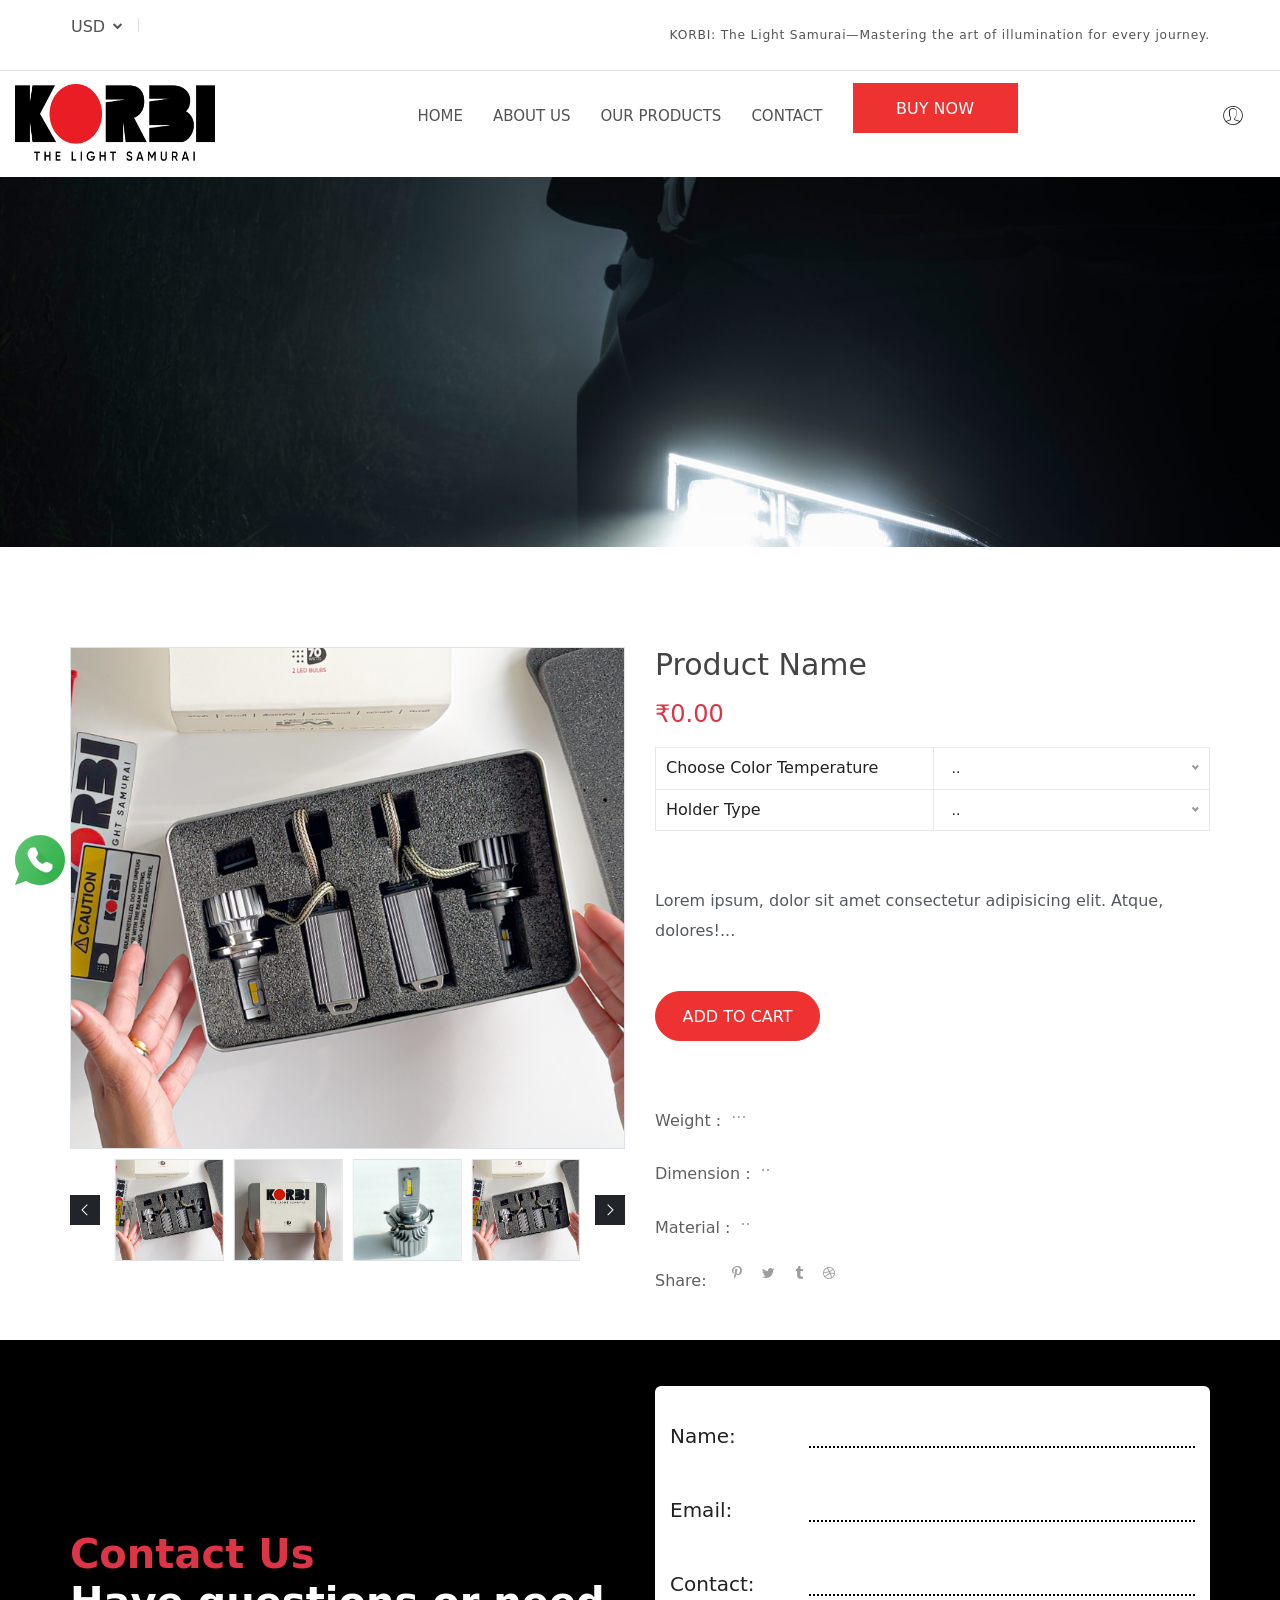
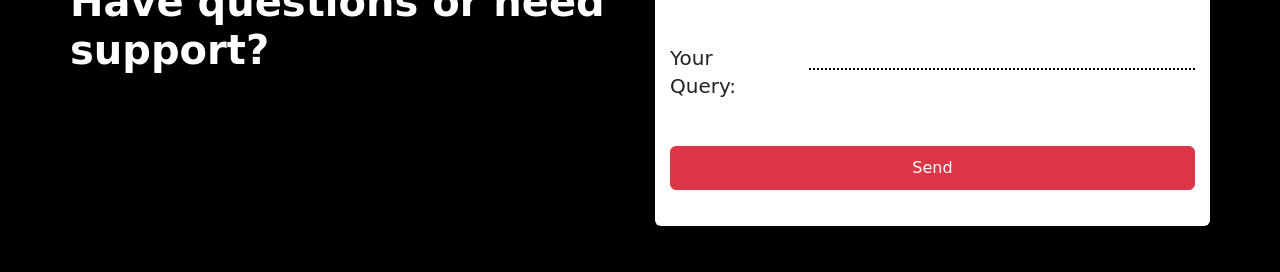
==== product.html @ 2c92b0f3 "load" ====
<!DOCTYPE html>
<html lang="zxx">

<head>

    <meta charset="UTF-8">
    <meta http-equiv="X-UA-Compatible" content="IE=edge">
    <title>Korbi</title>
    <meta name="robots" content="index, follow" />
    <meta name="description"
        content="Korbi">
    <meta name="viewport" content="width=device-width, initial-scale=1.0">
    <!-- Favicon -->
    <link rel="shortcut icon" type="image/x-icon" href="assets/images/favicon.ico" />

    <!-- CSS
    ============================================ -->

    <!-- Vendor CSS (Contain Bootstrap, Icon Fonts) -->
    <link rel="stylesheet" href="assets/css/vendor/font-awesome.min.css" />
    <link rel="stylesheet" href="assets/css/vendor/Pe-icon-7-stroke.css" />

    <!-- Plugin CSS (Global Plugins Files) -->
    <link rel="stylesheet" href="assets/css/plugins/animate.min.css">
    <link rel="stylesheet" href="assets/css/plugins/jquery-ui.min.css">
    <link rel="stylesheet" href="assets/css/plugins/swiper-bundle.min.css">
    <link rel="stylesheet" href="assets/css/plugins/nice-select.css">
    <link rel="stylesheet" href="assets/css/plugins/magnific-popup.min.css" />
    <link rel="stylesheet" href="assets/css/plugins/ion.rangeSlider.min.css" />

    <!-- Style CSS -->
    <link rel="stylesheet" href="assets/css/style.css">
    <style>
        .list>li::marker {
            color: red;
            font-size: 1.5em
        }
    </style>
</head>

<body>
    


<div class="preloader-activate preloader-active open_tm_preloader">
    <div class="preloader-area-wrap">
        <div class="spinner d-flex justify-content-center align-items-center h-100">
            <div class="bounce1"></div>
            <div class="bounce2"></div>
            <div class="bounce3"></div>
        </div>
    </div>
</div>
<div class="main-wrapper">

    <!-- Begin Main Header Area -->
    <header class="main-header-area">
        <div class="header-top border-bottom d-none d-lg-block">
            <div class="container">
                <div class="row align-items-center">
                    <div class="col-6">
                        <div class="header-top-left">
                            <ul class="dropdown-wrap text-matterhorn">

                                <li class="dropdown">
                                    <button class="btn btn-link dropdown-toggle ht-btn" type="button"
                                        id="currencyButton" data-bs-toggle="dropdown" aria-label="currency"
                                        aria-expanded="false">
                                        USD
                                    </button>
                                    <ul class="dropdown-menu" aria-labelledby="currencyButton">
                                        <li><a class="dropdown-item" href="#">GBP</a></li>
                                        <li><a class="dropdown-item" href="#">ISO</a></li>
                                    </ul>
                                </li>

                            </ul>
                        </div>
                    </div>
                    <div class="col-6">
                        <div class="header-top-right text-matterhorn">
                            <p class="shipping mb-0"><small>KORBI: The Light Samurai—Mastering the art of
                                    illumination for every journey.</small></p>
                        </div>
                    </div>
                </div>
            </div>
        </div>
        <div class="header-middle header-sticky py-6 py-lg-0">
            <div class="container-fluid">
                <div class="row align-items-center">
                    <div class="col-lg-12">
                        <div class="header-middle-wrap position-relative">

                            <a href="index" class="header-logo">
                                <img src="image/logo/korbi.png" height="80px" width="200px" alt="Header Logo">
                            </a>

                            <div class="main-menu d-none d-lg-block">
                                <nav class="main-nav ">
                                    <ul class="  ">
                                        <li class="drop-holder">
                                            <a href="index">Home

                                            </a>
                                            
                                        </li>
                                        <!-- <li class="megamenu-holder">
                                            <a href="shop">Shop
                                                <i class="pe-7s-angle-down"></i>
                                            </a>
                                            <ul class="drop-menu megamenu">
                                                <li>
                                                    <span class="title">Shop Layout</span>
                                                    <ul>
                                                        <li>
                                                            <a href="shop">Shop Default</a>
                                                        </li>
                                                        <li>
                                                            <a href="shop-grid-fullwidth">Shop Grid
                                                                Fullwidth</a>
                                                        </li>
                                                        <li>
                                                            <a href="shop-right-sidebar">Shop Right Sidebar</a>
                                                        </li>
                                                        <li>
                                                            <a href="shop-list-fullwidth">Shop List
                                                                Fullwidth</a>
                                                        </li>
                                                        <li>
                                                            <a href="shop-list-left-sidebar">Shop List Left
                                                                Sidebar</a>
                                                        </li>
                                                        <li>
                                                            <a href="shop-list-right-sidebar">Shop List Right
                                                                Sidebar</a>
                                                        </li>
                                                    </ul>
                                                </li>
                                                <li>
                                                    <span class="title">Product Style</span>
                                                    <ul>
                                                        <li>
                                                            <a href="single-product-variable">Single Product
                                                                Variable</a>
                                                        </li>
                                                        <li>
                                                            <a href="single-product-group">Single Product
                                                                Group</a>
                                                        </li>
                                                        <li>
                                                            <a href="single-product">Single Product Default</a>
                                                        </li>
                                                        <li>
                                                            <a href="single-product-affiliate">Single Product
                                                                Affiliate</a>
                                                        </li>
                                                        <li>
                                                            <a href="single-product-sale">Single Product
                                                                Sale</a>
                                                        </li>
                                                        <li>
                                                            <a href="single-product-sticky">Single Product
                                                                Sticky</a>
                                                        </li>
                                                    </ul>
                                                </li>
                                                <li>
                                                    <span class="title">Product Related</span>
                                                    <ul>
                                                        <li>
                                                            <a href="my-account">My Account</a>
                                                        </li>
                                                        <li>
                                                            <a href="login-register">Login | Register</a>
                                                        </li>
                                                        <li>
                                                            <a href="cart">Shopping Cart</a>
                                                        </li>
                                                        <li>
                                                            <a href="wishlist">Wishlist</a>
                                                        </li>
                                                        <li>
                                                            <a href="compare">Compare</a>
                                                        </li>
                                                        <li>
                                                            <a href="checkout">Checkout</a>
                                                        </li>
                                                    </ul>
                                                </li>
                                                <li>
                                                    <div class="banner">
                                                        <img src="assets/images/megamenu/banner/1.jpg"
                                                            alt="Menu Banner">
                                                    </div>
                                                </li>
                                            </ul>
                                        </li> -->
                                        <li class="drop-holder">
                                            <a href="about">About Us
                                            </a>
                                        </li>
                                        <li class="drop-holder">
                                            <a href="shop">Our Products
                                            </a>
                                        </li>
                                        <li>
                                            <a href="contact">Contact</a>
                                        </li>
                                        <li style="    align-self: center;">
                                            <ul class="quantity-with-btn  ">
                                                <li class="affiliate-btn-wrap">
                                                    <a class="btn btn-custom-size lg-size text-white btn-primary" href="product">Buy
                                                        Now</a>
                                                </li>
                                            </ul>
                                        </li>
                                    </ul>
                                </nav>
                            </div>
                            <div class="header-right">
                                <ul>
                                    <li class="dropdown d-none d-lg-block">
                                        <button class="btn btn-link dropdown-toggle ht-btn p-0" type="button"
                                            id="settingButton" data-bs-toggle="dropdown" aria-label="setting"
                                            aria-expanded="false">
                                            <i class="pe-7s-user"></i>
                                        </button>
                                        <ul class="dropdown-menu right-side" aria-labelledby="settingButton">
                                            <li><a class="dropdown-item text-capitalize" href="#">kush</a></li>
                                            <li><a class="dropdown-item" href="my-account">My account</a></li>
                                            <li><a class="dropdown-item" href="login">Login |
                                                    Register</a></li>
                                        </ul>
                                    </li>


                                    <!-- <li class="minicart-wrap me-3 me-lg-0">
                                        <a href="#miniCart" class="minicart-btn toolbar-btn">
                                            <i class="pe-7s-shopbag"></i>
                                            <span class="quantity">5</span>
                                        </a>
                                    </li> -->
                                    <li class="mobile-menu_wrap d-block d-lg-none">
                                        <a data-bs-toggle="offcanvas" href="#offcanvasExample" class="mobile-menu_btn toolbar-btn pl-0">
                                            <i class="pe-7s-menu"></i>
                                        </a>
                                    </li>
                                </ul>
                            </div>
                        </div>
                    </div>
                </div>
            </div>
        </div>


        <!-- <div class="mobile-menu_wrapper  " id="mobileMenu">
            <div class="tromic-offcanvas-body">
                <div class="inner-body">
                    <div class="tromic-offcanvas-top">
                        <a href="#" data-bs-dismiss="offcanvas" class="button-close"><i class="pe-7s-close"></i></a>
                    </div>
                    <div class="offcanvas-user-info text-center px-6 pb-5">
                        <div class=" text-silver">
                            <p class="shipping mb-0">Free delivery on order over <span class="text-primary">$200</span></p>
                        </div>
                        <ul class="dropdown-wrap justify-content-center text-silver">
                            <li class="dropdown dropup">
                                <button class="btn btn-link dropdown-toggle ht-btn" type="button" id="languageButtonTwo" data-bs-toggle="dropdown" aria-expanded="false">
                                    English
                                </button>
                                <ul class="dropdown-menu" aria-labelledby="languageButtonTwo">
                                    <li><a class="dropdown-item" href="#">French</a></li>
                                    <li><a class="dropdown-item" href="#">Italian</a></li>
                                    <li><a class="dropdown-item" href="#">Spanish</a></li>
                                </ul>
                            </li>
                            <li class="dropdown dropup">
                                <button class="btn btn-link dropdown-toggle ht-btn usd-dropdown" type="button" id="currencyButtonTwo" data-bs-toggle="dropdown" aria-expanded="false">
                                    USD
                                </button>
                                <ul class="dropdown-menu" aria-labelledby="currencyButtonTwo">
                                    <li><a class="dropdown-item" href="#">GBP</a></li>
                                    <li><a class="dropdown-item" href="#">ISO</a></li>
                                </ul>
                            </li>
                            <li class="dropdown dropup">
                                <button class="btn btn-link dropdown-toggle ht-btn p-0" type="button" id="settingButtonTwo" data-bs-toggle="dropdown" aria-expanded="false">
                                    <i class="pe-7s-users"></i>
                                </button>
                                <ul class="dropdown-menu dropdown-menu-end" aria-labelledby="settingButtonTwo">
                                    <li><a class="dropdown-item" href="my-account">My account</a></li>
                                    <li><a class="dropdown-item" href="login-register">Login | Register</a></li>
                                </ul>
                            </li>
                            <li>
                                <a href="wishlist">
                                    <i class="pe-7s-like"></i>
                                </a>
                            </li>
                        </ul>
                    </div>
                    <div class="offcanvas-menu_area">
                        <nav class="offcanvas-navigation">
                            <ul class="mobile-menu">
                                <li class="menu-item-has-children">
                                    <a href="#">
                                        <span class="mm-text">Home
                                            <i class="pe-7s-angle-down"></i>
                                        </span>
                                    </a>
                                    <ul class="sub-menu" style="display: none;">
                                        <li>
                                            <a href="index">
                                                <span class="mm-text">Home One</span>
                                            </a>
                                        </li>
                                        <li>
                                            <a href="index-2">
                                                <span class="mm-text">Home Two</span>
                                            </a>
                                        </li>
                                    </ul>
                                </li>
                                <li>
                                    <a href="about">
                                        <span class="mm-text">About Us</span>
                                    </a>
                                </li>
                                <li class="menu-item-has-children">
                                    <a href="#">
                                        <span class="mm-text">Shop
                                            <i class="pe-7s-angle-down"></i>
                                        </span>
                                    </a>
                                    <ul class="sub-menu" style="display: none;">
                                        <li class="menu-item-has-children">
                                            <a href="#">
                                                <span class="mm-text">Shop Layout
                                                    <i class="pe-7s-angle-down"></i>
                                                </span>
                                            </a>
                                            <ul class="sub-menu" style="display: none;">
                                                <li>
                                                    <a href="shop">
                                                        <span class="mm-text">Shop Default</span>
                                                    </a>
                                                </li>
                                                <li>
                                                    <a href="shop-grid-fullwidth">
                                                        <span class="mm-text">Shop Grid Fullwidth</span>
                                                    </a>
                                                </li>
                                                <li>
                                                    <a href="shop-right-sidebar">
                                                        <span class="mm-text">Shop Right Sidebar</span>
                                                    </a>
                                                </li>
                                                <li>
                                                    <a href="shop-list-fullwidth">
                                                        <span class="mm-text">Shop List Fullwidth</span>
                                                    </a>
                                                </li>
                                                <li>
                                                    <a href="shop-list-left-sidebar">
                                                        <span class="mm-text">Shop List Left Sidebar</span>
                                                    </a>
                                                </li>
                                                <li>
                                                    <a href="shop-list-right-sidebar">
                                                        <span class="mm-text">Shop List Right Sidebar</span>
                                                    </a>
                                                </li>
                                            </ul>
                                        </li>
                                        <li class="menu-item-has-children">
                                            <a href="#">
                                                <span class="mm-text">Product Style
                                                    <i class="pe-7s-angle-down"></i>
                                                </span>
                                            </a>
                                            <ul class="sub-menu" style="display: none;">
                                                <li>
                                                    <a href="single-product">
                                                        <span class="mm-text">Single Product Default</span>
                                                    </a>
                                                </li>
                                                <li>
                                                    <a href="single-product-group">
                                                        <span class="mm-text">Single Product Group</span>
                                                    </a>
                                                </li>
                                                <li>
                                                    <a href="single-product-variable">
                                                        <span class="mm-text">Single Product Variable</span>
                                                    </a>
                                                </li>
                                                <li>
                                                    <a href="single-product-sale">
                                                        <span class="mm-text">Single Product Sale</span>
                                                    </a>
                                                </li>
                                                <li>
                                                    <a href="single-product-sticky">
                                                        <span class="mm-text">Single Product Sticky</span>
                                                    </a>
                                                </li>
                                                <li>
                                                    <a href="single-product-affiliate">
                                                        <span class="mm-text">Single Product Affiliate</span>
                                                    </a>
                                                </li>
                                            </ul>
                                        </li>
                                        <li class="menu-item-has-children">
                                            <a href="#">
                                                <span class="mm-text">Product Related
                                                    <i class="pe-7s-angle-down"></i>
                                                </span>
                                            </a>
                                            <ul class="sub-menu" style="display: none;">
                                                <li>
                                                    <a href="my-account">
                                                        <span class="mm-text">My Account</span>
                                                    </a>
                                                </li>
                                                <li>
                                                    <a href="login-register">
                                                        <span class="mm-text">Login | Register</span>
                                                    </a>
                                                </li>
                                                <li>
                                                    <a href="cart">
                                                        <span class="mm-text">Shopping Cart</span>
                                                    </a>
                                                </li>
                                                <li>
                                                    <a href="wishlist">
                                                        <span class="mm-text">Wishlist</span>
                                                    </a>
                                                </li>
                                                <li>
                                                    <a href="compare">
                                                        <span class="mm-text">Compare</span>
                                                    </a>
                                                </li>
                                                <li>
                                                    <a href="checkout">
                                                        <span class="mm-text">Checkout</span>
                                                    </a>
                                                </li>
                                            </ul>
                                        </li>
                                    </ul>
                                </li>
                                <li class="menu-item-has-children">
                                    <a href="#">
                                        <span class="mm-text">Pages
                                            <i class="pe-7s-angle-down"></i>
                                        </span>
                                    </a>
                                    <ul class="sub-menu" style="display: none;">
                                        <li>
                                            <a href="faq">
                                                <span class="mm-text">Frequently Questions</span>
                                            </a>
                                        </li>
                                        <li>
                                            <a href="404">
                                                <span class="mm-text">Error 404</span>
                                            </a>
                                        </li>
                                    </ul>
                                </li>
                                <li class="menu-item-has-children">
                                    <a href="#">
                                        <span class="mm-text">Blog
                                            <i class="pe-7s-angle-down"></i>
                                        </span>
                                    </a>
                                    <ul class="sub-menu" style="display: none;">
                                        <li class="menu-item-has-children">
                                            <a href="#">
                                                <span class="mm-text">Blog Holder
                                                    <i class="pe-7s-angle-down"></i>
                                                </span>
                                            </a>
                                            <ul class="sub-menu" style="display: none;">
                                                <li>
                                                    <a href="blog">
                                                        <span class="mm-text">Blog Default</span>
                                                    </a>
                                                </li>
                                                <li>
                                                    <a href="blog-listview">Blog List View</a>
                                                </li>
                                                <li>
                                                    <a href="blog-detail">Blog Detail</a>
                                                </li>
                                            </ul>
                                        </li>
                                    </ul>
                                </li>
                                <li>
                                    <a href="contact">
                                        <span class="mm-text">Contact</span>
                                    </a>
                                </li>
                            </ul>
                        </nav>
                    </div>
                </div>
            </div>
        </div>


        <div class="mobile-menu_wrapper" id="mobileMenu">
            <div class="tromic-offcanvas-body">
                <div class="inner-body">
                    <div class="tromic-offcanvas-top">
                        <a href="#" class="button-close"><i class="pe-7s-close"></i></a>
                    </div>
                    <div class="offcanvas-user-info text-center px-6 pb-5">
                        <div class=" text-silver">
                            <p class="shipping mb-0">Free delivery on order over <span
                                    class="text-primary">$200</span></p>
                        </div>
                        <ul class="dropdown-wrap justify-content-center text-silver">
                            <li class="dropdown dropup">
                                <button class="btn btn-link dropdown-toggle ht-btn" type="button"
                                    id="languageButtonTwo" data-bs-toggle="dropdown" aria-expanded="false">
                                    English
                                </button>
                                <ul class="dropdown-menu" aria-labelledby="languageButtonTwo">
                                    <li><a class="dropdown-item" href="#">French</a></li>
                                    <li><a class="dropdown-item" href="#">Italian</a></li>
                                    <li><a class="dropdown-item" href="#">Spanish</a></li>
                                </ul>
                            </li>
                            <li class="dropdown dropup">
                                <button class="btn btn-link dropdown-toggle ht-btn usd-dropdown" type="button"
                                    id="currencyButtonTwo" data-bs-toggle="dropdown" aria-expanded="false">
                                    USD
                                </button>
                                <ul class="dropdown-menu" aria-labelledby="currencyButtonTwo">
                                    <li><a class="dropdown-item" href="#">GBP</a></li>
                                    <li><a class="dropdown-item" href="#">ISO</a></li>
                                </ul>
                            </li>
                            <li class="dropdown dropup">
                                <button class="btn btn-link dropdown-toggle ht-btn p-0" type="button"
                                    id="settingButtonTwo" data-bs-toggle="dropdown" aria-expanded="false">
                                    <i class="pe-7s-users"></i>
                                </button>
                                <ul class="dropdown-menu dropdown-menu-end" aria-labelledby="settingButtonTwo">
                                    <li><a class="dropdown-item" href="my-account">My account</a></li>
                                    <li><a class="dropdown-item" href="login-register">Login | Register</a>
                                    </li>
                                </ul>
                            </li>
                            <li>
                                <a href="wishlist">
                                    <i class="pe-7s-like"></i>
                                </a>
                            </li>
                        </ul>
                    </div>
                    <div class="offcanvas-menu_area">
                        <nav class="offcanvas-navigation">
                            <ul class="mobile-menu">
                                <li class="menu-item-has-children">
                                    <a href="#">
                                        <span class="mm-text">Home
                                            <i class="pe-7s-angle-down"></i>
                                        </span>
                                    </a>
                                    <ul class="sub-menu">
                                        <li>
                                            <a href="index">
                                                <span class="mm-text">Home One</span>
                                            </a>
                                        </li>
                                        <li>
                                            <a href="index-2">
                                                <span class="mm-text">Home Two</span>
                                            </a>
                                        </li>
                                    </ul>
                                </li>
                                <li>
                                    <a href="about">
                                        <span class="mm-text">About Us</span>
                                    </a>
                                </li>
                                <li class="menu-item-has-children">
                                    <a href="#">
                                        <span class="mm-text">Shop
                                            <i class="pe-7s-angle-down"></i>
                                        </span>
                                    </a>
                                    <ul class="sub-menu">
                                        <li class="menu-item-has-children">
                                            <a href="#">
                                                <span class="mm-text">Shop Layout
                                                    <i class="pe-7s-angle-down"></i>
                                                </span>
                                            </a>
                                            <ul class="sub-menu">
                                                <li>
                                                    <a href="shop">
                                                        <span class="mm-text">Shop Default</span>
                                                    </a>
                                                </li>
                                                <li>
                                                    <a href="shop-grid-fullwidth">
                                                        <span class="mm-text">Shop Grid Fullwidth</span>
                                                    </a>
                                                </li>
                                                <li>
                                                    <a href="shop-right-sidebar">
                                                        <span class="mm-text">Shop Right Sidebar</span>
                                                    </a>
                                                </li>
                                                <li>
                                                    <a href="shop-list-fullwidth">
                                                        <span class="mm-text">Shop List Fullwidth</span>
                                                    </a>
                                                </li>
                                                <li>
                                                    <a href="shop-list-left-sidebar">
                                                        <span class="mm-text">Shop List Left Sidebar</span>
                                                    </a>
                                                </li>
                                                <li>
                                                    <a href="shop-list-right-sidebar">
                                                        <span class="mm-text">Shop List Right Sidebar</span>
                                                    </a>
                                                </li>
                                            </ul>
                                        </li>
                                        <li class="menu-item-has-children">
                                            <a href="#">
                                                <span class="mm-text">Product Style
                                                    <i class="pe-7s-angle-down"></i>
                                                </span>
                                            </a>
                                            <ul class="sub-menu">
                                                <li>
                                                    <a href="single-product">
                                                        <span class="mm-text">Single Product Default</span>
                                                    </a>
                                                </li>
                                                <li>
                                                    <a href="single-product-group">
                                                        <span class="mm-text">Single Product Group</span>
                                                    </a>
                                                </li>
                                                <li>
                                                    <a href="single-product-variable">
                                                        <span class="mm-text">Single Product Variable</span>
                                                    </a>
                                                </li>
                                                <li>
                                                    <a href="single-product-sale">
                                                        <span class="mm-text">Single Product Sale</span>
                                                    </a>
                                                </li>
                                                <li>
                                                    <a href="single-product-sticky">
                                                        <span class="mm-text">Single Product Sticky</span>
                                                    </a>
                                                </li>
                                                <li>
                                                    <a href="single-product-affiliate">
                                                        <span class="mm-text">Single Product Affiliate</span>
                                                    </a>
                                                </li>
                                            </ul>
                                        </li>
                                        <li class="menu-item-has-children">
                                            <a href="#">
                                                <span class="mm-text">Product Related
                                                    <i class="pe-7s-angle-down"></i>
                                                </span>
                                            </a>
                                            <ul class="sub-menu">
                                                <li>
                                                    <a href="my-account">
                                                        <span class="mm-text">My Account</span>
                                                    </a>
                                                </li>
                                                <li>
                                                    <a href="login-register">
                                                        <span class="mm-text">Login | Register</span>
                                                    </a>
                                                </li>
                                                <li>
                                                    <a href="cart">
                                                        <span class="mm-text">Shopping Cart</span>
                                                    </a>
                                                </li>
                                                <li>
                                                    <a href="wishlist">
                                                        <span class="mm-text">Wishlist</span>
                                                    </a>
                                                </li>
                                                <li>
                                                    <a href="compare">
                                                        <span class="mm-text">Compare</span>
                                                    </a>
                                                </li>
                                                <li>
                                                    <a href="checkout">
                                                        <span class="mm-text">Checkout</span>
                                                    </a>
                                                </li>
                                            </ul>
                                        </li>
                                    </ul>
                                </li>
                                <li class="menu-item-has-children">
                                    <a href="#">
                                        <span class="mm-text">Pages
                                            <i class="pe-7s-angle-down"></i>
                                        </span>
                                    </a>
                                    <ul class="sub-menu">
                                        <li>
                                            <a href="faq">
                                                <span class="mm-text">Frequently Questions</span>
                                            </a>
                                        </li>
                                        <li>
                                            <a href="404">
                                                <span class="mm-text">Error 404</span>
                                            </a>
                                        </li>
                                    </ul>
                                </li>
                                <li class="menu-item-has-children">
                                    <a href="#">
                                        <span class="mm-text">Blog
                                            <i class="pe-7s-angle-down"></i>
                                        </span>
                                    </a>
                                    <ul class="sub-menu">
                                        <li class="menu-item-has-children">
                                            <a href="#">
                                                <span class="mm-text">Blog Holder
                                                    <i class="pe-7s-angle-down"></i>
                                                </span>
                                            </a>
                                            <ul class="sub-menu">
                                                <li>
                                                    <a href="blog">
                                                        <span class="mm-text">Blog Default</span>
                                                    </a>
                                                </li>
                                                <li>
                                                    <a href="blog-listview">Blog List View</a>
                                                </li>
                                                <li>
                                                    <a href="blog-detail">Blog Detail</a>
                                                </li>
                                            </ul>
                                        </li>
                                    </ul>
                                </li>
                                <li>
                                    <a href="contact">
                                        <span class="mm-text">Contact</span>
                                    </a>
                                </li>
                            </ul>
                        </nav>
                    </div>
                </div>
            </div>
        </div>
        <div class="modal fade" id="exampleModal" tabindex="-1" aria-labelledby="exampleModal" aria-hidden="true">
            <div class="modal-dialog modal-fullscreen">
                <div class="modal-content">
                    <div class="modal-header">
                        <button type="button" class="btn-close" data-bs-dismiss="modal" aria-label="Close"
                            data-tippy="Close" data-tippy-inertia="true" data-tippy-animation="shift-away"
                            data-tippy-delay="50" data-tippy-arrow="true" data-tippy-theme="sharpborder">
                        </button>
                    </div>
                    <div class="modal-body">
                        <div class="modal-search">
                            <span class="searchbox-info">Start typing and press Enter to search or ESC to
                                close</span>
                            <form action="#" class="hm-searchbox">
                                <input type="text" name="Search entire store here..."
                                    value="Search entire store here..."
                                    onblur="if(this.value==''){this.value='Search entire store here...'}"
                                    onfocus="if(this.value=='Search entire store here...'){this.value=''}">
                                <button class="search-btn" type="submit" aria-label="searchbtn"><i
                                        class="pe-7s-search"></i></button>
                            </form>
                        </div>
                    </div>
                </div>
            </div>
        </div>
        <div class="offcanvas-minicart_wrapper" id="miniCart">
            <div class="tromic-offcanvas-body">
                <div class="minicart-content">
                    <div class="minicart-heading">
                        <h4 class="mb-0">Shopping Cart</h4>
                        <a href="#" class="button-close"><i class="pe-7s-close" data-tippy="Close"
                                data-tippy-inertia="true" data-tippy-animation="shift-away" data-tippy-delay="50"
                                data-tippy-arrow="true" data-tippy-theme="sharpborder"></i></a>
                    </div>
                    <ul class="minicart-list">
                        <li class="minicart-product">
                            <a class="product-item_remove" href="#"><i class="pe-7s-trash"
                                    data-tippy="Wanna Remove?" data-tippy-inertia="true"
                                    data-tippy-animation="shift-away" data-tippy-delay="50" data-tippy-arrow="true"
                                    data-tippy-theme="sharpborder"></i></a>
                            <a href="shop" class="product-item_img">
                                <img class="img-full" src="assets/images/product/small-size/1-1-70x70.png"
                                    alt="Product Image">
                            </a>
                            <div class="product-item_content">
                                <a class="product-item_title" href="shop">Tail Light</a>
                                <span class="product-item_quantity">1 x $80.00</span>
                            </div>
                        </li>
                        <li class="minicart-product">
                            <a class="product-item_remove" href="#"><i class="pe-7s-trash"
                                    data-tippy="Wanna Remove?" data-tippy-inertia="true"
                                    data-tippy-animation="shift-away" data-tippy-delay="50" data-tippy-arrow="true"
                                    data-tippy-theme="sharpborder"></i></a>
                            <a href="shop" class="product-item_img">
                                <img class="img-full" src="assets/images/product/small-size/1-2-70x70.png"
                                    alt="Product Image">
                            </a>
                            <div class="product-item_content">
                                <a class="product-item_title" href="shop">Wiper Blades</a>
                                <span class="product-item_quantity">1 x $80.00</span>
                            </div>
                        </li>
                        <li class="minicart-product">
                            <a class="product-item_remove" href="#">
                                <i class="pe-7s-trash" data-tippy="Wanna Remove?" data-tippy-inertia="true"
                                    data-tippy-animation="shift-away" data-tippy-delay="50" data-tippy-arrow="true"
                                    data-tippy-theme="sharpborder"></i>
                            </a>
                            <a href="shop" class="product-item_img">
                                <img class="img-full" src="assets/images/product/small-size/1-3-70x70.png"
                                    alt="Product Image">
                            </a>
                            <div class="product-item_content">
                                <a class="product-item_title" href="shop">Suspension</a>
                                <span class="product-item_quantity">1 x $80.00</span>
                            </div>
                        </li>
                        <li class="minicart-product">
                            <a class="product-item_remove" href="#">
                                <i class="pe-7s-trash" data-tippy="Wanna Remove?" data-tippy-inertia="true"
                                    data-tippy-animation="shift-away" data-tippy-delay="50" data-tippy-arrow="true"
                                    data-tippy-theme="sharpborder"></i>
                            </a>
                            <a href="shop" class="product-item_img">
                                <img class="img-full" src="assets/images/product/small-size/1-4-70x70.png"
                                    alt="Product Image">
                            </a>
                            <div class="product-item_content">
                                <a class="product-item_title" href="shop">Air Filter</a>
                                <span class="product-item_quantity">1 x $80.00</span>
                            </div>
                        </li>
                        <li class="minicart-product">
                            <a class="product-item_remove" href="#">
                                <i class="pe-7s-trash" data-tippy="Wanna Remove?" data-tippy-inertia="true"
                                    data-tippy-animation="shift-away" data-tippy-delay="50" data-tippy-arrow="true"
                                    data-tippy-theme="sharpborder"></i>
                            </a>
                            <a href="shop" class="product-item_img">
                                <img class="img-full" src="assets/images/product/small-size/1-5-70x70.png"
                                    alt="Product Image">
                            </a>
                            <div class="product-item_content">
                                <a class="product-item_title" href="shop">Car Brakes</a>
                                <span class="product-item_quantity">1 x $80.00</span>
                            </div>
                        </li>
                    </ul>
                </div>
                <div class="minicart-item_total">
                    <span>Subtotal</span>
                    <span class="ammount">$240.00</span>
                </div>
                <div class="group-btn_wrap d-grid gap-2">
                    <a href="cart" class="btn btn-dark btn-primary-hover">View Cart</a>
                    <a href="checkout" class="btn btn-dark btn-primary-hover">Checkout</a>
                </div>
            </div>
        </div>
        <div class="global-overlay"></div> -->
    </header>
    <!-- Main Header Area End Here -->





    <div class="offcanvas offcanvas-start" tabindex="-1" id="offcanvasExample" aria-labelledby="offcanvasExampleLabel">
        <div class="offcanvas-header">
            <img src="image/logo/korbi.png" height="80px" width="200px" alt="Header Logo">
            <button type="button" class="btn-close" data-bs-dismiss="offcanvas" aria-label="Close"></button>
        </div>
        <div class="offcanvas-body">
            <ul class="navbar-nav">
                <li class="nav-item"><a href="" class="nav-link">Home</a></li>
                <li class="nav-item"><a href="" class="nav-link">Home</a></li>
                <li class="nav-item"><a href="" class="nav-link">Home</a></li>
                <li class="nav-item"><a href="" class="nav-link">Home</a></li>
                <li class="nav-item"><a href="" class="nav-link">Home</a></li>
                <li class="nav-item"><a href="" class="nav-link">Home</a></li>

            </ul>
            <ul>
                <li class="dropdown  ">
                    <button class="btn btn-link dropdown-toggle   p-0" type="button"
                        id="settingButton" data-bs-toggle="dropdown" aria-label="setting"
                        aria-expanded="false">
                        <i class="pe-7s-user"></i>
                    </button>
                    <ul class="dropdown-menu  " aria-labelledby="settingButton">
                        <li><a class="dropdown-item text-capitalize" href="#">kush</a></li>
                        <li><a class="dropdown-item" href="my-account">My account</a></li>
                        <li><a class="dropdown-item" href="login">Login |
                                Register</a></li>
                    </ul>
                </li>


            </ul>
        </div>
    </div>
    <!-- Begin Main Content Area  -->
    <main class="main-content">
        <div class="breadcrumb-area breadcrumb-height" data-bg-image="image/banner/bg-2-2048x1388.jpeg">
            <!-- <div class="container h-100">
                    <div class="row h-100">
                        <div class="col-lg-12">
                            <div class="breadcrumb-item text-night-rider">
                                <h2 class="breadcrumb-heading">Product Style</h2>
                                <ul>
                                    <li>
                                        <a href="index.html">Home /</a>
                                    </li>
                                    <li>Single Product Variable</li>
                                </ul>
                            </div>
                        </div>
                    </div>
                </div> -->
        </div>
     
            <div class="single-product-area section-space-top-100">
               


                    <div class="container">
                        <div class="row">
                            <div class="col-lg-6">
                                <div class="single-product-img">
                                    <div class="swiper-container single-product-slider">
                                        <div class="swiper-wrapper ">
                                            <div class="swiper-slide">
                                                <a href="image/1.png" class="single-img gallery-popup">
                                                    <img class="img-full" src="image/1.png" alt="Product Image">
                                                </a>
                                            </div>
                                            <div class="swiper-slide">
                                                <a href="image/2.png" class="single-img gallery-popup">
                                                    <img class="img-full" src="image/2.png" alt="Product Image">
                                                </a>
                                            </div>
                                            <div class="swiper-slide">
                                                <a href="image/3.png" class="single-img gallery-popup">
                                                    <img class="img-full" src="image/3.png" alt="Product Image">
                                                </a>
                                            </div>

                                        </div>
                                    </div>
                                    <div class="thumbs-arrow-holder">
                                        <div class="swiper-container single-product-thumbs">
                                            <div class="swiper-wrapper">
                                                <a href="#" class="swiper-slide">
                                                    <img class="img-full" src="image/1.png" alt="Product Thumnail">
                                                </a>
                                                <a href="#" class="swiper-slide">
                                                    <img class="img-full" src="image/2.png" alt="Product Thumnail">
                                                </a>
                                                <a href="#" class="swiper-slide">
                                                    <img class="img-full" src="image/3.png" alt="Product Thumnail">
                                                </a>

                                            </div>
                                        </div>
                                        <!-- Add Arrows -->
                                        <div class=" thumbs-button-wrap d-none d-md-block">
                                            <div class="thumbs-button-prev">
                                                <i class="pe-7s-angle-left"></i>
                                            </div>
                                            <div class="thumbs-button-next">
                                                <i class="pe-7s-angle-right"></i>
                                            </div>
                                        </div>
                                    </div>
                                </div>
                            </div>
                            <div class="col-lg-6 pt-9 pt-lg-0">
                                <div class="single-product-content">
                                    <h2 class="title mb-3">Product Name</h2>
                                    <div class="price-box pb-3">
                                        <span class="new-price text-danger">₹0.00</span>
                                    </div>
                                    <!-- <div class="rating-box-wrap pb-55">
                                        <div class="rating-box">
                                            <ul>
                                                <li><i class="fa fa-star"></i></li>
                                                <li><i class="fa fa-star"></i></li>
                                                <li><i class="fa fa-star"></i></li>
                                                <li><i class="fa fa-star"></i></li>
                                                <li><i class="fa fa-star"></i></li>
                                            </ul>
                                        </div>
                                        <div class="review-status ps-4">
                                            <a href="#">( 5 Customer Review )</a>
                                        </div>
                                    </div> -->
                                    <div class="selector-wrap color-option">
                                        <span class="selector-title border-bottom-0">Choose Color Temperature </span>
                                        <select class="nice-select wide border-bottom-0 rounded-0">
                                            <option value="default">..</option>
                                            <option value="blue">..</option>
                                            <option value="green">..</option>
                                            <option value="red">..</option>
                                        </select>
                                    </div>
                                    <div class="selector-wrap pb-55">
                                        <span class="selector-title">Holder Type</span>
                                        <select class="nice-select wide rounded-0">

                                            <option value="large">..</option>
                                            <option value="small">..</option>
                                        </select>
                                    </div>
                                    <p class="short-desc mb-9">Lorem ipsum, dolor sit amet consectetur adipisicing elit. Atque, dolores!...</p>
                                    <ul class="quantity-with-btn pb-9">
                                        <li class="quantity d-none">
                                            <div class="cart-plus-minus">
                                                <input class="cart-plus-minus-box" value="1" type="text">
                                            </div>
                                        </li>
                                        <li class="add-to-cart">
                                            <button  class="btn btn-custom-size lg-size btn-primary" name="submit">Add to cart</button>
                                        </li>
                                        
                                    </ul>
                                    <div class="product-category pb-3">
                                        <span class="title">Weight :</span>
                                        <ul>
                                            <li>
                                                <a href="#">...</a>
                                            </li>
                                        </ul>
                                    </div>
                                    <div class="product-category pb-3">
                                        <span class="title">Dimension :</span>
                                        <ul>
                                            <li>
                                                <a href="#">..</a>
                                            </li>
                                        </ul>
                                    </div>
                                    <div class="product-category pb-3">
                                        <span class="title">Material :</span>
                                        <ul>
                                            <li>
                                                <a href="#">..</a>
                                            </li>
                                        </ul>
                                    </div>

                                    <div class="product-category social-link align-items-center pb-lg-8">
                                        <span class="title pe-3">Share:</span>
                                        <ul>
                                            <li>
                                                <a href="#" data-tippy="Pinterest" data-tippy-inertia="true" data-tippy-animation="shift-away" data-tippy-delay="50" data-tippy-arrow="true" data-tippy-theme="sharpborder">
                                                    <i class="fa fa-pinterest-p"></i>
                                                </a>
                                            </li>
                                            <li>
                                                <a href="#" data-tippy="Twitter" data-tippy-inertia="true" data-tippy-animation="shift-away" data-tippy-delay="50" data-tippy-arrow="true" data-tippy-theme="sharpborder">
                                                    <i class="fa fa-twitter"></i>
                                                </a>
                                            </li>
                                            <li>
                                                <a href="#" data-tippy="Tumblr" data-tippy-inertia="true" data-tippy-animation="shift-away" data-tippy-delay="50" data-tippy-arrow="true" data-tippy-theme="sharpborder">
                                                    <i class="fa fa-tumblr"></i>
                                                </a>
                                            </li>
                                            <li>
                                                <a href="#" data-tippy="Dribbble" data-tippy-inertia="true" data-tippy-animation="shift-away" data-tippy-delay="50" data-tippy-arrow="true" data-tippy-theme="sharpborder">
                                                    <i class="fa fa-dribbble"></i>
                                                </a>
                                            </li>
                                        </ul>
                                    </div>
                                </div>
                            </div>
                        </div>
                    </div>
                </form>
            </div>
   
       
    </main>
    <!-- Main Content Area End Here  -->
     <!-- Footer Area End Here -->
        <section class="footer_col py-5">
            <div class="container">
                <div class="row h-100">
                    <div class="col-lg-6 my-4 align-self-center">
                        <h3 class="text-white display-6 fw-bold"> <span class="text-danger">Contact Us</span> <br>
                            Have questions or need support?</h3>
                    </div>
                    <div class="col-lg-6 my-4 align-self-center">
                        <div class="bg-white rounded form_box px-3 py-2">
                            <div class="row my-5">
                                <div class="col-3 mb-4">
                                    <label for="" class="fs-5">Name:</label>
                                </div>
                                <div class="col-9 mb-4"><input type="text"></div>
                            </div>
                            <div class="row my-5">
                                <div class="col-3 mb-4">
                                    <label for="" class="fs-5">Email:</label>
                                </div>
                                <div class="col-9 mb-4"><input type="email"></div>
                            </div>
                            <div class="row my-5">
                                <div class="col-3 mb-4">
                                    <label for="" class="fs-5">Contact:</label>
                                </div>
                                <div class="col-9 mb-4"><input type="number"></div>
                            </div>
                            <div class="row my-5">
                                <div class="col-3 mb-4">
                                    <label for="" class="fs-5">Your Query:</label>
                                </div>
                                <div class="col-9 mb-4"><input type="text"></div>
                            </div>
                            <div class="row my-5">
                                <div class="col-12">
                                    <button type="button" class="btn btn-danger py-2 w-100">Send</button>
                                </div>

                            </div>
                        </div>
                    </div>
                </div>
            </div>
        </section>
        <!-- Begin Modal Area -->
        <div class="modal quick-view-modal fade" id="quickModal" data-bs-backdrop="static" data-bs-keyboard="false"
            tabindex="-1" aria-labelledby="quickModal" aria-hidden="true">
            <div class="modal-dialog modal-dialog-centered">
                <div class="modal-content">
                    <div class="modal-header">
                        <button type="button" class="btn-close" data-bs-dismiss="modal" aria-label="Close"></button>
                    </div>
                    <div class="modal-body">
                        <div class="modal-wrap row">
                            <div class="col-lg-6">
                                <div class="modal-img">
                                    <div class="swiper-container modal-slider">
                                        <div class="swiper-wrapper">
                                            <div class="swiper-slide">
                                                <a href="#" class="single-img">
                                                    <img class="img-full"
                                                        src="assets/images/product/large-size/2-1-618x578.jpg"
                                                        alt="Product Image">
                                                </a>
                                            </div>
                                            <div class="swiper-slide">
                                                <a href="#" class="single-img">
                                                    <img class="img-full"
                                                        src="assets/images/product/large-size/2-2-618x578.jpg"
                                                        alt="Product Image">
                                                </a>
                                            </div>
                                            <div class="swiper-slide">
                                                <a href="#" class="single-img">
                                                    <img class="img-full"
                                                        src="assets/images/product/large-size/2-3-618x578.jpg"
                                                        alt="Product Image">
                                                </a>
                                            </div>
                                            <div class="swiper-slide">
                                                <a href="#" class="single-img">
                                                    <img class="img-full"
                                                        src="assets/images/product/large-size/2-4-618x578.jpg"
                                                        alt="Product Image">
                                                </a>
                                            </div>
                                            <div class="swiper-slide">
                                                <a href="#" class="single-img">
                                                    <img class="img-full"
                                                        src="assets/images/product/large-size/2-5-618x578.jpg"
                                                        alt="Product Image">
                                                </a>
                                            </div>
                                            <div class="swiper-slide">
                                                <a href="#" class="single-img">
                                                    <img class="img-full"
                                                        src="assets/images/product/large-size/2-6-618x578.jpg"
                                                        alt="Product Image">
                                                </a>
                                            </div>
                                        </div>
                                    </div>
                                    <div class="thumbs-arrow-holder">
                                        <div class="swiper-container modal-thumbs">
                                            <div class="swiper-wrapper">
                                                <a href="#" class="swiper-slide">
                                                    <img class="img-full"
                                                        src="assets/images/product/large-size/2-1-618x578.jpg"
                                                        alt="Product Thumnail">
                                                </a>
                                                <a href="#" class="swiper-slide">
                                                    <img class="img-full"
                                                        src="assets/images/product/large-size/2-2-618x578.jpg"
                                                        alt="Product Thumnail">
                                                </a>
                                                <a href="#" class="swiper-slide">
                                                    <img class="img-full"
                                                        src="assets/images/product/large-size/2-3-618x578.jpg"
                                                        alt="Product Thumnail">
                                                </a>
                                                <a href="#" class="swiper-slide">
                                                    <img class="img-full"
                                                        src="assets/images/product/large-size/2-4-618x578.jpg"
                                                        alt="Product Thumnail">
                                                </a>
                                                <a href="#" class="swiper-slide">
                                                    <img class="img-full"
                                                        src="assets/images/product/large-size/2-5-618x578.jpg"
                                                        alt="Product Thumnail">
                                                </a>
                                                <a href="#" class="swiper-slide">
                                                    <img class="img-full"
                                                        src="assets/images/product/large-size/2-6-618x578.jpg"
                                                        alt="Product Thumnail">
                                                </a>
                                            </div>
                                        </div>
                                        <!-- Add Arrows -->
                                        <div class="thumbs-button-wrap d-none d-md-block">
                                            <div class="thumbs-button-prev">
                                                <i class="pe-7s-angle-left"></i>
                                            </div>
                                            <div class="thumbs-button-next">
                                                <i class="pe-7s-angle-right"></i>
                                            </div>
                                        </div>
                                    </div>
                                </div>
                            </div>
                            <div class="col-lg-6 pt-9 pt-lg-0">
                                <div class="single-product-content">
                                    <h2 class="title mb-3">Auto Clutch & Brake</h2>
                                    <div class="price-box pb-3">
                                        <span class="new-price text-danger">$440.00</span>
                                    </div>
                                    <div class="rating-box-wrap pb-55">
                                        <div class="rating-box">
                                            <ul>
                                                <li><i class="fa fa-star"></i></li>
                                                <li><i class="fa fa-star"></i></li>
                                                <li><i class="fa fa-star"></i></li>
                                                <li><i class="fa fa-star"></i></li>
                                                <li><i class="fa fa-star"></i></li>
                                            </ul>
                                        </div>
                                        <div class="review-status ps-4">
                                            <a href="#">( 5 Customer Review )</a>
                                        </div>
                                    </div>
                                    <div class="selector-wrap color-option">
                                        <span class="selector-title border-bottom-0">Color</span>
                                        <select class="nice-select wide border-bottom-0 rounded-0">
                                            <option value="default">Dark Black With Shadow</option>
                                            <option value="blue">Blue</option>
                                            <option value="green">Green</option>
                                            <option value="red">Red</option>
                                        </select>
                                    </div>
                                    <div class="selector-wrap pb-55">
                                        <span class="selector-title">Size</span>
                                        <select class="nice-select wide rounded-0">
                                            <option value="medium">Medium Size With Screw</option>
                                            <option value="large">Large Size With Screw</option>
                                            <option value="small">Small Size With Screw</option>
                                        </select>
                                    </div>
                                    <p class="short-desc mb-9">Lorem ipsum dolor sit amet, consec adipisicing elit, sed
                                        do eiusmod tempor incididunt ut labore et dolore magna aliqua. Ut enim ad minim
                                        veniam, quis nostrud exercitation ullamco laboris nisi ut aliquip ex ea com
                                        consequat. Duis aute irure dolor in reprehend in voluptate velit esse cillum
                                        dolore</p>
                                    <ul class="quantity-with-btn pb-9">
                                        <li class="quantity">
                                            <div class="cart-plus-minus">
                                                <input class="cart-plus-minus-box" value="1" type="text">
                                            </div>
                                        </li>
                                        <li class="add-to-cart">
                                            <a class="btn btn-custom-size lg-size btn-primary" href="cart">Add to
                                                cart</a>
                                        </li>
                                        <li class="wishlist-btn-wrap">
                                            <a class="custom-circle-btn" href="wishlist">
                                                <i class="pe-7s-like"></i>
                                            </a>
                                        </li>
                                        <li class="compare-btn-wrap">
                                            <a class="custom-circle-btn" href="compare">
                                                <i class="pe-7s-refresh-2"></i>
                                            </a>
                                        </li>
                                    </ul>
                                    <div class="product-category pb-3">
                                        <span class="title">SKU:</span>
                                        <ul>
                                            <li>
                                                <a href="#">Ch-256xl</a>
                                            </li>
                                        </ul>
                                    </div>
                                    <div class="product-category pb-3">
                                        <span class="title">Categories :</span>
                                        <ul>
                                            <li>
                                                <a href="#">Office,</a>
                                            </li>
                                            <li>
                                                <a href="#">Home</a>
                                            </li>
                                        </ul>
                                    </div>
                                    <div class="product-category product-tags pb-3">
                                        <span class="title">Tags :</span>
                                        <ul>
                                            <li>
                                                <a href="#">Furniture</a>
                                            </li>
                                        </ul>
                                    </div>
                                    <div class="product-category social-link align-items-center pb-lg-8">
                                        <span class="title pe-3">Share:</span>
                                        <ul>
                                            <li>
                                                <a href="#" data-tippy="Pinterest" data-tippy-inertia="true"
                                                    data-tippy-animation="shift-away" data-tippy-delay="50"
                                                    data-tippy-arrow="true" data-tippy-theme="sharpborder">
                                                    <i class="fa fa-pinterest-p"></i>
                                                </a>
                                            </li>
                                            <li>
                                                <a href="#" data-tippy="Twitter" data-tippy-inertia="true"
                                                    data-tippy-animation="shift-away" data-tippy-delay="50"
                                                    data-tippy-arrow="true" data-tippy-theme="sharpborder">
                                                    <i class="fa fa-twitter"></i>
                                                </a>
                                            </li>
                                            <li>
                                                <a href="#" data-tippy="Tumblr" data-tippy-inertia="true"
                                                    data-tippy-animation="shift-away" data-tippy-delay="50"
                                                    data-tippy-arrow="true" data-tippy-theme="sharpborder">
                                                    <i class="fa fa-tumblr"></i>
                                                </a>
                                            </li>
                                            <li>
                                                <a href="#" data-tippy="Dribbble" data-tippy-inertia="true"
                                                    data-tippy-animation="shift-away" data-tippy-delay="50"
                                                    data-tippy-arrow="true" data-tippy-theme="sharpborder">
                                                    <i class="fa fa-dribbble"></i>
                                                </a>
                                            </li>
                                        </ul>
                                    </div>
                                </div>
                            </div>
                        </div>
                    </div>
                </div>
            </div>
        </div>
        <!-- Modal Area End Here -->

        <!-- Begin Scroll To Top -->
        <a class="scroll-to-top" href="">
            <i class="fa fa-chevron-up"></i>
        </a>
        <!-- Scroll To Top End Here -->

    </div>



    <span class="fixed-bottom pb-3 px-3">
        <a href=""><img src="wp.png" alt=""></a>
    </span>
    <!-- Global Vendor, plugins JS -->

    <!-- JS Files
    ============================================ -->
    <!-- Global Vendor, plugins JS -->

    <!-- Vendor JS -->
    <script src="assets/js/vendor/bootstrap.bundle.min.js"></script>
    <script src="assets/js/vendor/jquery-3.6.0.min.js"></script>
    <script src="assets/js/vendor/jquery-migrate-3.3.2.min.js"></script>
    <script src="assets/js/vendor/modernizr-3.11.2.min.js"></script>

    <!--Plugins JS-->
    <script src="assets/js/plugins/wow.min.js"></script>
    <script src="assets/js/plugins/jquery-ui.min.js"></script>
    <script src="assets/js/plugins/swiper-bundle.min.js"></script>
    <script src="assets/js/plugins/jquery.nice-select.js"></script>
    <script src="assets/js/plugins/parallax.min.js"></script>
    <script src="assets/js/plugins/jquery.magnific-popup.min.js"></script>
    <script src="assets/js/plugins/tippy.min.js"></script>
    <script src="assets/js/plugins/ion.rangeSlider.min.js"></script>
    <script src="assets/js/plugins/mailchimp-ajax.js"></script>

    <!--Main JS (Common Activation Codes)-->
    <script src="assets/js/main.js"></script>

</body>

</html>
---- assets/css/vendor/Pe-icon-7-stroke.css ----
@font-face {
	font-family: 'Pe-icon-7-stroke';
	src:url('../../fonts/Pe-icon-7-stroke.eot?d7yf1v');
	src:url('../../fonts/Pe-icon-7-stroke.eot?#iefixd7yf1v') format('embedded-opentype'),
		url('../../fonts/Pe-icon-7-stroke.woff?d7yf1v') format('woff'),
		url('../../fonts/Pe-icon-7-stroke.ttf?d7yf1v') format('truetype'),
		url('../../fonts/Pe-icon-7-stroke.svg?d7yf1v#Pe-icon-7-stroke') format('svg');
	font-weight: normal;
	font-style: normal;
}

[class^="pe-7s-"], [class*=" pe-7s-"] {
	font-family: 'Pe-icon-7-stroke';
	speak: none;
	font-style: normal;
	font-weight: normal;
	font-variant: normal;
	text-transform: none;
	line-height: 1;

	/* Better Font Rendering =========== */
	-webkit-font-smoothing: antialiased;
	-moz-osx-font-smoothing: grayscale;
}

.pe-7s-album:before {
	content: "\e6aa";
}
.pe-7s-arc:before {
	content: "\e6ab";
}
.pe-7s-back-2:before {
	content: "\e6ac";
}
.pe-7s-bandaid:before {
	content: "\e6ad";
}
.pe-7s-car:before {
	content: "\e6ae";
}
.pe-7s-diamond:before {
	content: "\e6af";
}
.pe-7s-door-lock:before {
	content: "\e6b0";
}
.pe-7s-eyedropper:before {
	content: "\e6b1";
}
.pe-7s-female:before {
	content: "\e6b2";
}
.pe-7s-gym:before {
	content: "\e6b3";
}
.pe-7s-hammer:before {
	content: "\e6b4";
}
.pe-7s-headphones:before {
	content: "\e6b5";
}
.pe-7s-helm:before {
	content: "\e6b6";
}
.pe-7s-hourglass:before {
	content: "\e6b7";
}
.pe-7s-leaf:before {
	content: "\e6b8";
}
.pe-7s-magic-wand:before {
	content: "\e6b9";
}
.pe-7s-male:before {
	content: "\e6ba";
}
.pe-7s-map-2:before {
	content: "\e6bb";
}
.pe-7s-next-2:before {
	content: "\e6bc";
}
.pe-7s-paint-bucket:before {
	content: "\e6bd";
}
.pe-7s-pendrive:before {
	content: "\e6be";
}
.pe-7s-photo:before {
	content: "\e6bf";
}
.pe-7s-piggy:before {
	content: "\e6c0";
}
.pe-7s-plugin:before {
	content: "\e6c1";
}
.pe-7s-refresh-2:before {
	content: "\e6c2";
}
.pe-7s-rocket:before {
	content: "\e6c3";
}
.pe-7s-settings:before {
	content: "\e6c4";
}
.pe-7s-shield:before {
	content: "\e6c5";
}
.pe-7s-smile:before {
	content: "\e6c6";
}
.pe-7s-usb:before {
	content: "\e6c7";
}
.pe-7s-vector:before {
	content: "\e6c8";
}
.pe-7s-wine:before {
	content: "\e6c9";
}
.pe-7s-cloud-upload:before {
	content: "\e68a";
}
.pe-7s-cash:before {
	content: "\e68c";
}
.pe-7s-close:before {
	content: "\e680";
}
.pe-7s-bluetooth:before {
	content: "\e68d";
}
.pe-7s-cloud-download:before {
	content: "\e68b";
}
.pe-7s-way:before {
	content: "\e68e";
}
.pe-7s-close-circle:before {
	content: "\e681";
}
.pe-7s-id:before {
	content: "\e68f";
}
.pe-7s-angle-up:before {
	content: "\e682";
}
.pe-7s-wristwatch:before {
	content: "\e690";
}
.pe-7s-angle-up-circle:before {
	content: "\e683";
}
.pe-7s-world:before {
	content: "\e691";
}
.pe-7s-angle-right:before {
	content: "\e684";
}
.pe-7s-volume:before {
	content: "\e692";
}
.pe-7s-angle-right-circle:before {
	content: "\e685";
}
.pe-7s-users:before {
	content: "\e693";
}
.pe-7s-angle-left:before {
	content: "\e686";
}
.pe-7s-user-female:before {
	content: "\e694";
}
.pe-7s-angle-left-circle:before {
	content: "\e687";
}
.pe-7s-up-arrow:before {
	content: "\e695";
}
.pe-7s-angle-down:before {
	content: "\e688";
}
.pe-7s-switch:before {
	content: "\e696";
}
.pe-7s-angle-down-circle:before {
	content: "\e689";
}
.pe-7s-scissors:before {
	content: "\e697";
}
.pe-7s-wallet:before {
	content: "\e600";
}
.pe-7s-safe:before {
	content: "\e698";
}
.pe-7s-volume2:before {
	content: "\e601";
}
.pe-7s-volume1:before {
	content: "\e602";
}
.pe-7s-voicemail:before {
	content: "\e603";
}
.pe-7s-video:before {
	content: "\e604";
}
.pe-7s-user:before {
	content: "\e605";
}
.pe-7s-upload:before {
	content: "\e606";
}
.pe-7s-unlock:before {
	content: "\e607";
}
.pe-7s-umbrella:before {
	content: "\e608";
}
.pe-7s-trash:before {
	content: "\e609";
}
.pe-7s-tools:before {
	content: "\e60a";
}
.pe-7s-timer:before {
	content: "\e60b";
}
.pe-7s-ticket:before {
	content: "\e60c";
}
.pe-7s-target:before {
	content: "\e60d";
}
.pe-7s-sun:before {
	content: "\e60e";
}
.pe-7s-study:before {
	content: "\e60f";
}
.pe-7s-stopwatch:before {
	content: "\e610";
}
.pe-7s-star:before {
	content: "\e611";
}
.pe-7s-speaker:before {
	content: "\e612";
}
.pe-7s-signal:before {
	content: "\e613";
}
.pe-7s-shuffle:before {
	content: "\e614";
}
.pe-7s-shopbag:before {
	content: "\e615";
}
.pe-7s-share:before {
	content: "\e616";
}
.pe-7s-server:before {
	content: "\e617";
}
.pe-7s-search:before {
	content: "\e618";
}
.pe-7s-film:before {
	content: "\e6a5";
}
.pe-7s-science:before {
	content: "\e619";
}
.pe-7s-disk:before {
	content: "\e6a6";
}
.pe-7s-ribbon:before {
	content: "\e61a";
}
.pe-7s-repeat:before {
	content: "\e61b";
}
.pe-7s-refresh:before {
	content: "\e61c";
}
.pe-7s-add-user:before {
	content: "\e6a9";
}
.pe-7s-refresh-cloud:before {
	content: "\e61d";
}
.pe-7s-paperclip:before {
	content: "\e69c";
}
.pe-7s-radio:before {
	content: "\e61e";
}
.pe-7s-note2:before {
	content: "\e69d";
}
.pe-7s-print:before {
	content: "\e61f";
}
.pe-7s-network:before {
	content: "\e69e";
}
.pe-7s-prev:before {
	content: "\e620";
}
.pe-7s-mute:before {
	content: "\e69f";
}
.pe-7s-power:before {
	content: "\e621";
}
.pe-7s-medal:before {
	content: "\e6a0";
}
.pe-7s-portfolio:before {
	content: "\e622";
}
.pe-7s-like2:before {
	content: "\e6a1";
}
.pe-7s-plus:before {
	content: "\e623";
}
.pe-7s-left-arrow:before {
	content: "\e6a2";
}
.pe-7s-play:before {
	content: "\e624";
}
.pe-7s-key:before {
	content: "\e6a3";
}
.pe-7s-plane:before {
	content: "\e625";
}
.pe-7s-joy:before {
	content: "\e6a4";
}
.pe-7s-photo-gallery:before {
	content: "\e626";
}
.pe-7s-pin:before {
	content: "\e69b";
}
.pe-7s-phone:before {
	content: "\e627";
}
.pe-7s-plug:before {
	content: "\e69a";
}
.pe-7s-pen:before {
	content: "\e628";
}
.pe-7s-right-arrow:before {
	content: "\e699";
}
.pe-7s-paper-plane:before {
	content: "\e629";
}
.pe-7s-delete-user:before {
	content: "\e6a7";
}
.pe-7s-paint:before {
	content: "\e62a";
}
.pe-7s-bottom-arrow:before {
	content: "\e6a8";
}
.pe-7s-notebook:before {
	content: "\e62b";
}
.pe-7s-note:before {
	content: "\e62c";
}
.pe-7s-next:before {
	content: "\e62d";
}
.pe-7s-news-paper:before {
	content: "\e62e";
}
.pe-7s-musiclist:before {
	content: "\e62f";
}
.pe-7s-music:before {
	content: "\e630";
}
.pe-7s-mouse:before {
	content: "\e631";
}
.pe-7s-more:before {
	content: "\e632";
}
.pe-7s-moon:before {
	content: "\e633";
}
.pe-7s-monitor:before {
	content: "\e634";
}
.pe-7s-micro:before {
	content: "\e635";
}
.pe-7s-menu:before {
	content: "\e636";
}
.pe-7s-map:before {
	content: "\e637";
}
.pe-7s-map-marker:before {
	content: "\e638";
}
.pe-7s-mail:before {
	content: "\e639";
}
.pe-7s-mail-open:before {
	content: "\e63a";
}
.pe-7s-mail-open-file:before {
	content: "\e63b";
}
.pe-7s-magnet:before {
	content: "\e63c";
}
.pe-7s-loop:before {
	content: "\e63d";
}
.pe-7s-look:before {
	content: "\e63e";
}
.pe-7s-lock:before {
	content: "\e63f";
}
.pe-7s-lintern:before {
	content: "\e640";
}
.pe-7s-link:before {
	content: "\e641";
}
.pe-7s-like:before {
	content: "\e642";
}
.pe-7s-light:before {
	content: "\e643";
}
.pe-7s-less:before {
	content: "\e644";
}
.pe-7s-keypad:before {
	content: "\e645";
}
.pe-7s-junk:before {
	content: "\e646";
}
.pe-7s-info:before {
	content: "\e647";
}
.pe-7s-home:before {
	content: "\e648";
}
.pe-7s-help2:before {
	content: "\e649";
}
.pe-7s-help1:before {
	content: "\e64a";
}
.pe-7s-graph3:before {
	content: "\e64b";
}
.pe-7s-graph2:before {
	content: "\e64c";
}
.pe-7s-graph1:before {
	content: "\e64d";
}
.pe-7s-graph:before {
	content: "\e64e";
}
.pe-7s-global:before {
	content: "\e64f";
}
.pe-7s-gleam:before {
	content: "\e650";
}
.pe-7s-glasses:before {
	content: "\e651";
}
.pe-7s-gift:before {
	content: "\e652";
}
.pe-7s-folder:before {
	content: "\e653";
}
.pe-7s-flag:before {
	content: "\e654";
}
.pe-7s-filter:before {
	content: "\e655";
}
.pe-7s-file:before {
	content: "\e656";
}
.pe-7s-expand1:before {
	content: "\e657";
}
.pe-7s-exapnd2:before {
	content: "\e658";
}
.pe-7s-edit:before {
	content: "\e659";
}
.pe-7s-drop:before {
	content: "\e65a";
}
.pe-7s-drawer:before {
	content: "\e65b";
}
.pe-7s-download:before {
	content: "\e65c";
}
.pe-7s-display2:before {
	content: "\e65d";
}
.pe-7s-display1:before {
	content: "\e65e";
}
.pe-7s-diskette:before {
	content: "\e65f";
}
.pe-7s-date:before {
	content: "\e660";
}
.pe-7s-cup:before {
	content: "\e661";
}
.pe-7s-culture:before {
	content: "\e662";
}
.pe-7s-crop:before {
	content: "\e663";
}
.pe-7s-credit:before {
	content: "\e664";
}
.pe-7s-copy-file:before {
	content: "\e665";
}
.pe-7s-config:before {
	content: "\e666";
}
.pe-7s-compass:before {
	content: "\e667";
}
.pe-7s-comment:before {
	content: "\e668";
}
.pe-7s-coffee:before {
	content: "\e669";
}
.pe-7s-cloud:before {
	content: "\e66a";
}
.pe-7s-clock:before {
	content: "\e66b";
}
.pe-7s-check:before {
	content: "\e66c";
}
.pe-7s-chat:before {
	content: "\e66d";
}
.pe-7s-cart:before {
	content: "\e66e";
}
.pe-7s-camera:before {
	content: "\e66f";
}
.pe-7s-call:before {
	content: "\e670";
}
.pe-7s-calculator:before {
	content: "\e671";
}
.pe-7s-browser:before {
	content: "\e672";
}
.pe-7s-box2:before {
	content: "\e673";
}
.pe-7s-box1:before {
	content: "\e674";
}
.pe-7s-bookmarks:before {
	content: "\e675";
}
.pe-7s-bicycle:before {
	content: "\e676";
}
.pe-7s-bell:before {
	content: "\e677";
}
.pe-7s-battery:before {
	content: "\e678";
}
.pe-7s-ball:before {
	content: "\e679";
}
.pe-7s-back:before {
	content: "\e67a";
}
.pe-7s-attention:before {
	content: "\e67b";
}
.pe-7s-anchor:before {
	content: "\e67c";
}
.pe-7s-albums:before {
	content: "\e67d";
}
.pe-7s-alarm:before {
	content: "\e67e";
}
.pe-7s-airplay:before {
	content: "\e67f";
}
---- assets/css/plugins/ion.rangeSlider.min.css ----
/*!Ion.RangeSlider, 2.3.1, © Denis Ineshin, 2010 - 2019, IonDen.com, Build date: 2019-12-19 16:51:02*/.irs{position:relative;display:block;-webkit-touch-callout:none;-webkit-user-select:none;-khtml-user-select:none;-moz-user-select:none;-ms-user-select:none;user-select:none;font-size:12px;font-family:Arial,sans-serif}.irs-line{position:relative;display:block;overflow:hidden;outline:none !important}.irs-bar{position:absolute;display:block;left:0;width:0}.irs-shadow{position:absolute;display:none;left:0;width:0}.irs-handle{position:absolute;display:block;box-sizing:border-box;cursor:default;z-index:1}.irs-handle.type_last{z-index:2}.irs-min,.irs-max{position:absolute;display:block;cursor:default}.irs-min{left:0}.irs-max{right:0}.irs-from,.irs-to,.irs-single{position:absolute;display:block;top:0;left:0;cursor:default;white-space:nowrap}.irs-grid{position:absolute;display:none;bottom:0;left:0;width:100%;height:20px}.irs-with-grid .irs-grid{display:block}.irs-grid-pol{position:absolute;top:0;left:0;width:1px;height:8px;background:#000}.irs-grid-pol.small{height:4px}.irs-grid-text{position:absolute;bottom:0;left:0;white-space:nowrap;text-align:center;font-size:9px;line-height:9px;padding:0 3px;color:#000}.irs-disable-mask{position:absolute;display:block;top:0;left:-1%;width:102%;height:100%;cursor:default;background:rgba(0,0,0,0);z-index:2}.lt-ie9 .irs-disable-mask{background:#000;filter:alpha(opacity=0);cursor:not-allowed}.irs-disabled{opacity:.4}.irs-hidden-input{position:absolute !important;display:block !important;top:0 !important;left:0 !important;width:0 !important;height:0 !important;font-size:0 !important;line-height:0 !important;padding:0 !important;margin:0 !important;overflow:hidden;outline:none !important;z-index:-9999 !important;background:none !important;border-style:solid !important;border-color:transparent !important}.irs--flat{height:40px}.irs--flat.irs-with-grid{height:60px}.irs--flat .irs-line{top:25px;height:12px;background-color:#e1e4e9;border-radius:4px}.irs--flat .irs-bar{top:25px;height:12px;background-color:#ed5565}.irs--flat .irs-bar--single{border-radius:4px 0 0 4px}.irs--flat .irs-shadow{height:1px;bottom:16px;background-color:#e1e4e9}.irs--flat .irs-handle{top:22px;width:16px;height:18px;background-color:transparent}.irs--flat .irs-handle>i:first-child{position:absolute;display:block;top:0;left:50%;width:2px;height:100%;margin-left:-1px;background-color:#da4453}.irs--flat .irs-handle.state_hover>i:first-child,.irs--flat .irs-handle:hover>i:first-child{background-color:#a43540}.irs--flat .irs-min,.irs--flat .irs-max{top:0;padding:1px 3px;color:#999;font-size:10px;line-height:1.333;text-shadow:none;background-color:#e1e4e9;border-radius:4px}.irs--flat .irs-from,.irs--flat .irs-to,.irs--flat .irs-single{color:white;font-size:10px;line-height:1.333;text-shadow:none;padding:1px 5px;background-color:#ed5565;border-radius:4px}.irs--flat .irs-from:before,.irs--flat .irs-to:before,.irs--flat .irs-single:before{position:absolute;display:block;content:"";bottom:-6px;left:50%;width:0;height:0;margin-left:-3px;overflow:hidden;border:3px solid transparent;border-top-color:#ed5565}.irs--flat .irs-grid-pol{background-color:#e1e4e9}.irs--flat .irs-grid-text{color:#999}.irs--big{height:55px}.irs--big.irs-with-grid{height:70px}.irs--big .irs-line{top:33px;height:12px;background-color:white;background:linear-gradient(to bottom, #ddd -50%, white 150%);border:1px solid #ccc;border-radius:12px}.irs--big .irs-bar{top:33px;height:12px;background-color:#92bce0;border:1px solid #428bca;background:linear-gradient(to bottom, #ffffff 0%, #428bca 30%, #b9d4ec 100%);box-shadow:inset 0 0 1px 1px rgba(255,255,255,0.5)}.irs--big .irs-bar--single{border-radius:12px 0 0 12px}.irs--big .irs-shadow{height:1px;bottom:16px;background-color:rgba(66,139,202,0.5)}.irs--big .irs-handle{top:25px;width:30px;height:30px;border:1px solid rgba(0,0,0,0.3);background-color:#cbcfd5;background:linear-gradient(to bottom, white 0%, #B4B9BE 30%, white 100%);box-shadow:1px 1px 2px rgba(0,0,0,0.2),inset 0 0 3px 1px white;border-radius:30px}.irs--big .irs-handle.state_hover,.irs--big .irs-handle:hover{border-color:rgba(0,0,0,0.45);background-color:#939ba7;background:linear-gradient(to bottom, white 0%, #919BA5 30%, white 100%)}.irs--big .irs-min,.irs--big .irs-max{top:0;padding:1px 5px;color:white;text-shadow:none;background-color:#9f9f9f;border-radius:3px}.irs--big .irs-from,.irs--big .irs-to,.irs--big .irs-single{color:white;text-shadow:none;padding:1px 5px;background-color:#428bca;background:linear-gradient(to bottom, #428bca 0%, #3071a9 100%);border-radius:3px}.irs--big .irs-grid-pol{background-color:#428bca}.irs--big .irs-grid-text{color:#428bca}.irs--modern{height:55px}.irs--modern.irs-with-grid{height:55px}.irs--modern .irs-line{top:25px;height:5px;background-color:#d1d6e0;background:linear-gradient(to bottom, #e0e4ea 0%, #d1d6e0 100%);border:1px solid #a3adc1;border-bottom-width:0;border-radius:5px}.irs--modern .irs-bar{top:25px;height:5px;background:#20b426;background:linear-gradient(to bottom, #20b426 0%, #18891d 100%)}.irs--modern .irs-bar--single{border-radius:5px 0 0 5px}.irs--modern .irs-shadow{height:1px;bottom:21px;background-color:rgba(209,214,224,0.5)}.irs--modern .irs-handle{top:37px;width:12px;height:13px;border:1px solid #a3adc1;border-top-width:0;box-shadow:1px 1px 1px rgba(0,0,0,0.1);border-radius:0 0 3px 3px}.irs--modern .irs-handle>i:nth-child(1){position:absolute;display:block;top:-4px;left:1px;width:6px;height:6px;border:1px solid #a3adc1;background:white;transform:rotate(45deg)}.irs--modern .irs-handle>i:nth-child(2){position:absolute;display:block;box-sizing:border-box;top:0;left:0;width:10px;height:12px;background:#e9e6e6;background:linear-gradient(to bottom, white 0%, #e9e6e6 100%);border-radius:0 0 3px 3px}.irs--modern .irs-handle>i:nth-child(3){position:absolute;display:block;box-sizing:border-box;top:3px;left:3px;width:4px;height:5px;border-left:1px solid #a3adc1;border-right:1px solid #a3adc1}.irs--modern .irs-handle.state_hover,.irs--modern .irs-handle:hover{border-color:#7685a2;background:#c3c7cd;background:linear-gradient(to bottom, #ffffff 0%, #919ba5 30%, #ffffff 100%)}.irs--modern .irs-handle.state_hover>i:nth-child(1),.irs--modern .irs-handle:hover>i:nth-child(1){border-color:#7685a2}.irs--modern .irs-handle.state_hover>i:nth-child(3),.irs--modern .irs-handle:hover>i:nth-child(3){border-color:#48536a}.irs--modern .irs-min,.irs--modern .irs-max{top:0;font-size:10px;line-height:1.333;text-shadow:none;padding:1px 5px;color:white;background-color:#d1d6e0;border-radius:5px}.irs--modern .irs-from,.irs--modern .irs-to,.irs--modern .irs-single{font-size:10px;line-height:1.333;text-shadow:none;padding:1px 5px;background-color:#20b426;color:white;border-radius:5px}.irs--modern .irs-from:before,.irs--modern .irs-to:before,.irs--modern .irs-single:before{position:absolute;display:block;content:"";bottom:-6px;left:50%;width:0;height:0;margin-left:-3px;overflow:hidden;border:3px solid transparent;border-top-color:#20b426}.irs--modern .irs-grid{height:25px}.irs--modern .irs-grid-pol{background-color:#dedede}.irs--modern .irs-grid-text{color:silver;font-size:13px}.irs--sharp{height:50px;font-size:12px;line-height:1}.irs--sharp.irs-with-grid{height:57px}.irs--sharp .irs-line{top:30px;height:2px;background-color:black;border-radius:2px}.irs--sharp .irs-bar{top:30px;height:2px;background-color:#ee22fa}.irs--sharp .irs-bar--single{border-radius:2px 0 0 2px}.irs--sharp .irs-shadow{height:1px;bottom:21px;background-color:rgba(0,0,0,0.5)}.irs--sharp .irs-handle{top:25px;width:10px;height:10px;background-color:#a804b2}.irs--sharp .irs-handle>i:first-child{position:absolute;display:block;top:100%;left:0;width:0;height:0;border:5px solid transparent;border-top-color:#a804b2}.irs--sharp .irs-handle.state_hover,.irs--sharp .irs-handle:hover{background-color:black}.irs--sharp .irs-handle.state_hover>i:first-child,.irs--sharp .irs-handle:hover>i:first-child{border-top-color:black}.irs--sharp .irs-min,.irs--sharp .irs-max{color:white;font-size:14px;line-height:1;top:0;padding:3px 4px;opacity:.4;background-color:#a804b2;border-radius:2px}.irs--sharp .irs-from,.irs--sharp .irs-to,.irs--sharp .irs-single{font-size:14px;line-height:1;text-shadow:none;padding:3px 4px;background-color:#a804b2;color:white;border-radius:2px}.irs--sharp .irs-from:before,.irs--sharp .irs-to:before,.irs--sharp .irs-single:before{position:absolute;display:block;content:"";bottom:-6px;left:50%;width:0;height:0;margin-left:-3px;overflow:hidden;border:3px solid transparent;border-top-color:#a804b2}.irs--sharp .irs-grid{height:25px}.irs--sharp .irs-grid-pol{background-color:#dedede}.irs--sharp .irs-grid-text{color:silver;font-size:13px}.irs--round{height:50px}.irs--round.irs-with-grid{height:65px}.irs--round .irs-line{top:36px;height:4px;background-color:#dee4ec;border-radius:4px}.irs--round .irs-bar{top:36px;height:4px;background-color:#006cfa}.irs--round .irs-bar--single{border-radius:4px 0 0 4px}.irs--round .irs-shadow{height:4px;bottom:21px;background-color:rgba(222,228,236,0.5)}.irs--round .irs-handle{top:26px;width:24px;height:24px;border:4px solid #006cfa;background-color:white;border-radius:24px;box-shadow:0 1px 3px rgba(0,0,255,0.3)}.irs--round .irs-handle.state_hover,.irs--round .irs-handle:hover{background-color:#f0f6ff}.irs--round .irs-min,.irs--round .irs-max{color:#333;font-size:14px;line-height:1;top:0;padding:3px 5px;background-color:rgba(0,0,0,0.1);border-radius:4px}.irs--round .irs-from,.irs--round .irs-to,.irs--round .irs-single{font-size:14px;line-height:1;text-shadow:none;padding:3px 5px;background-color:#006cfa;color:white;border-radius:4px}.irs--round .irs-from:before,.irs--round .irs-to:before,.irs--round .irs-single:before{position:absolute;display:block;content:"";bottom:-6px;left:50%;width:0;height:0;margin-left:-3px;overflow:hidden;border:3px solid transparent;border-top-color:#006cfa}.irs--round .irs-grid{height:25px}.irs--round .irs-grid-pol{background-color:#dedede}.irs--round .irs-grid-text{color:silver;font-size:13px}.irs--square{height:50px}.irs--square.irs-with-grid{height:60px}.irs--square .irs-line{top:31px;height:4px;background-color:#dedede}.irs--square .irs-bar{top:31px;height:4px;background-color:black}.irs--square .irs-shadow{height:2px;bottom:21px;background-color:#dedede}.irs--square .irs-handle{top:25px;width:16px;height:16px;border:3px solid black;background-color:white;-webkit-transform:rotate(45deg);-ms-transform:rotate(45deg);transform:rotate(45deg)}.irs--square .irs-handle.state_hover,.irs--square .irs-handle:hover{background-color:#f0f6ff}.irs--square .irs-min,.irs--square .irs-max{color:#333;font-size:14px;line-height:1;top:0;padding:3px 5px;background-color:rgba(0,0,0,0.1)}.irs--square .irs-from,.irs--square .irs-to,.irs--square .irs-single{font-size:14px;line-height:1;text-shadow:none;padding:3px 5px;background-color:black;color:white}.irs--square .irs-grid{height:25px}.irs--square .irs-grid-pol{background-color:#dedede}.irs--square .irs-grid-text{color:silver;font-size:11px}
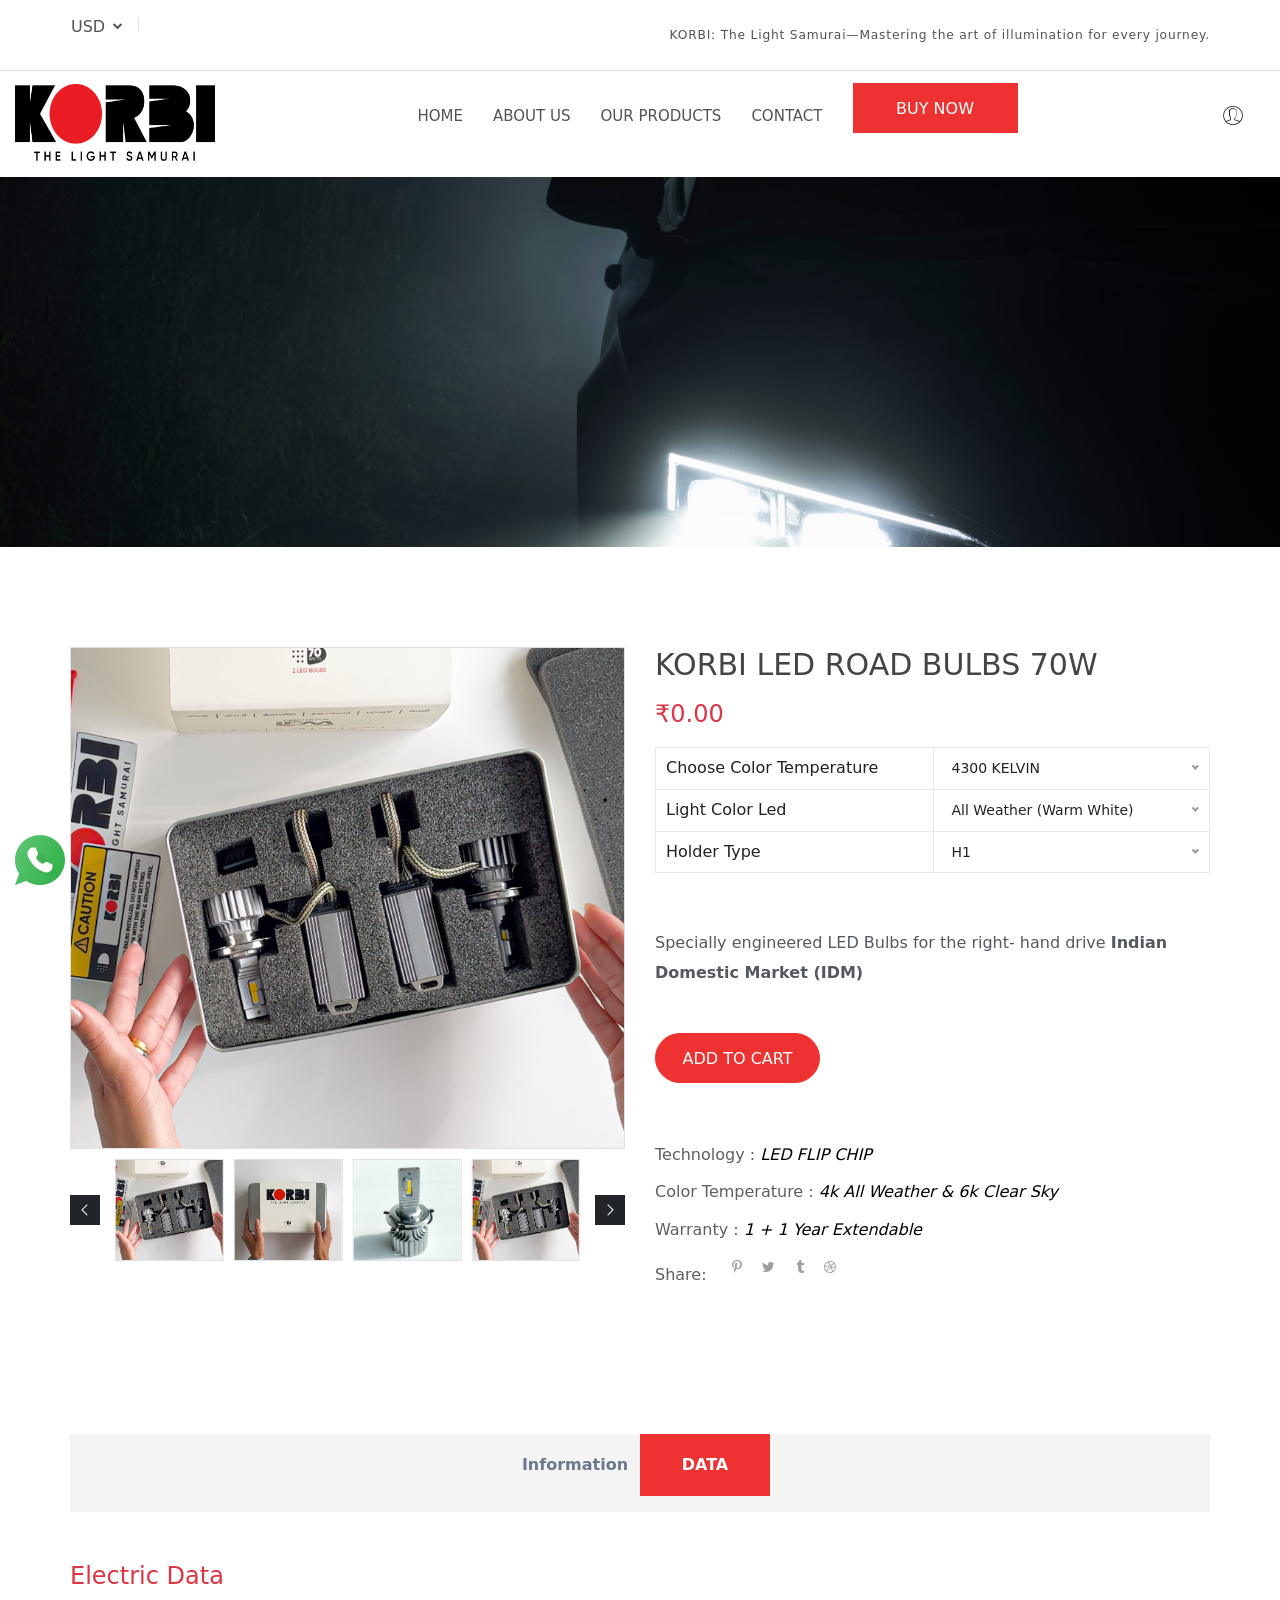
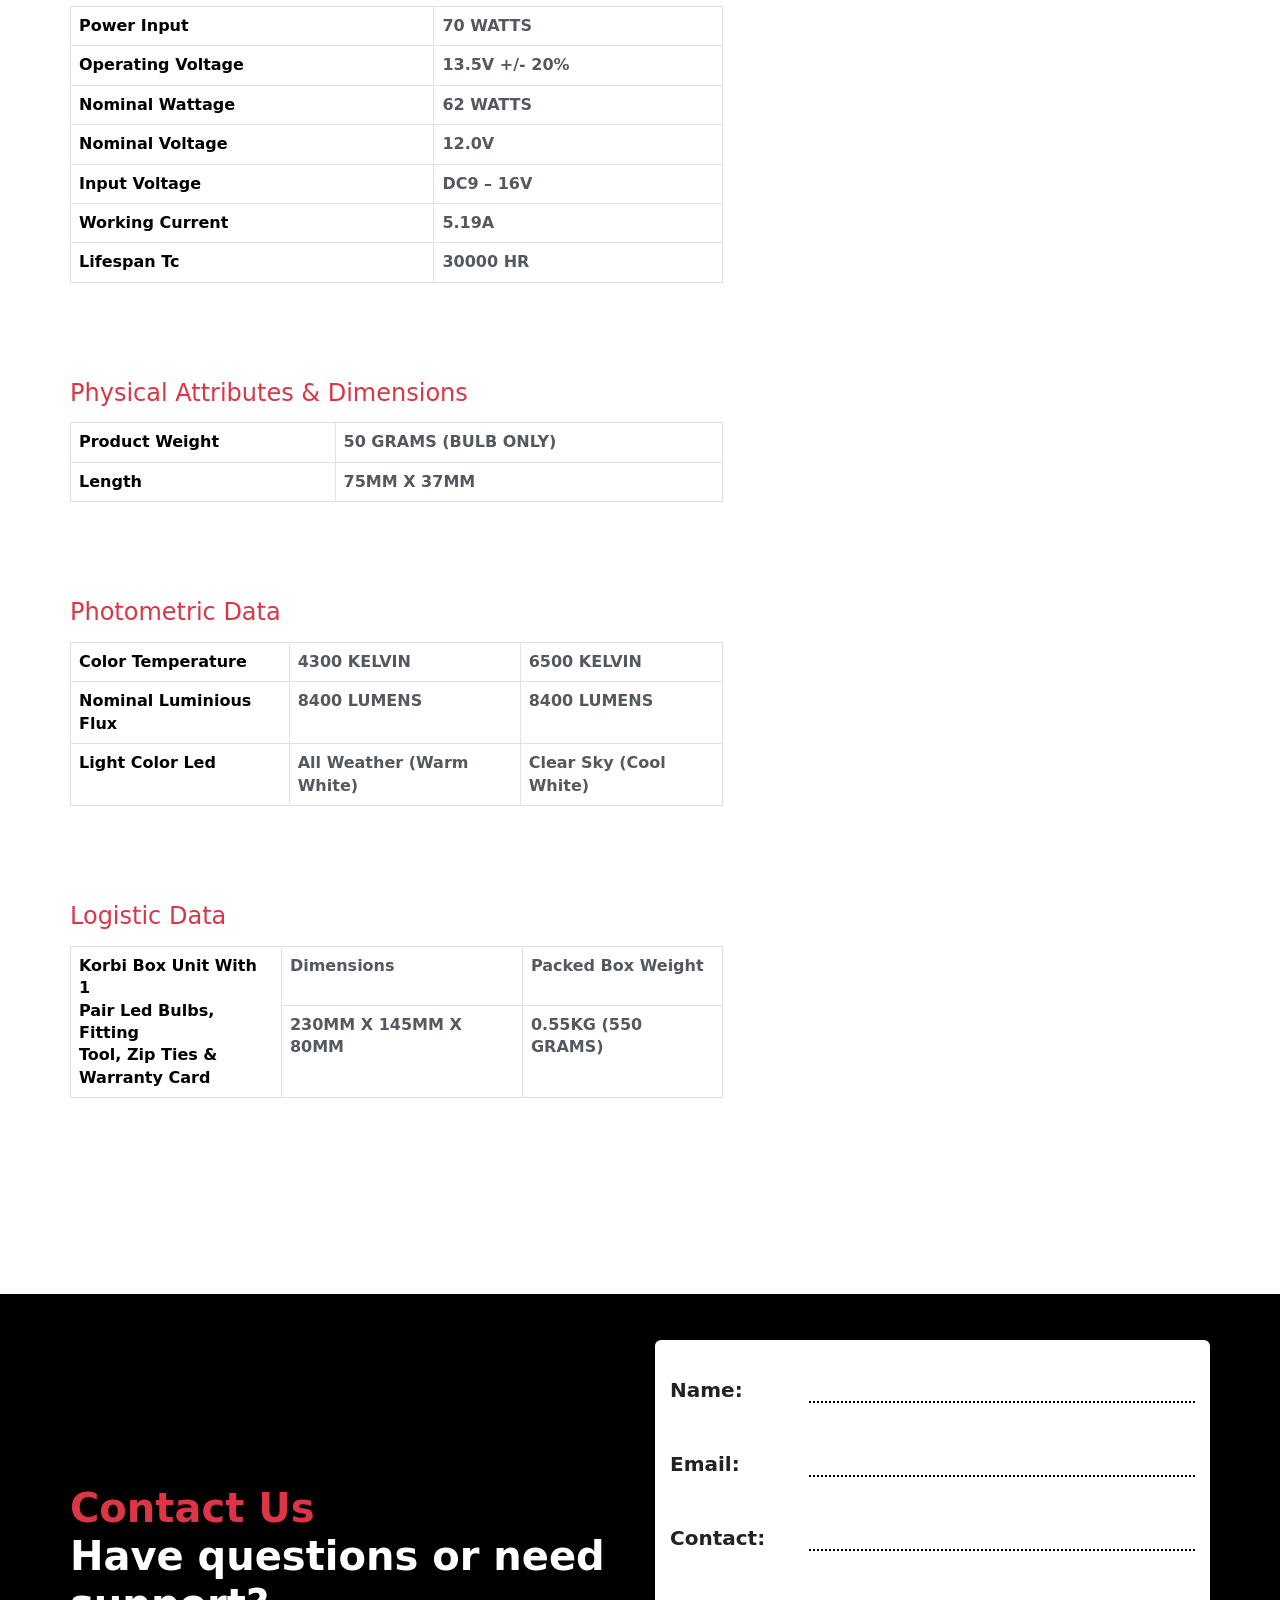
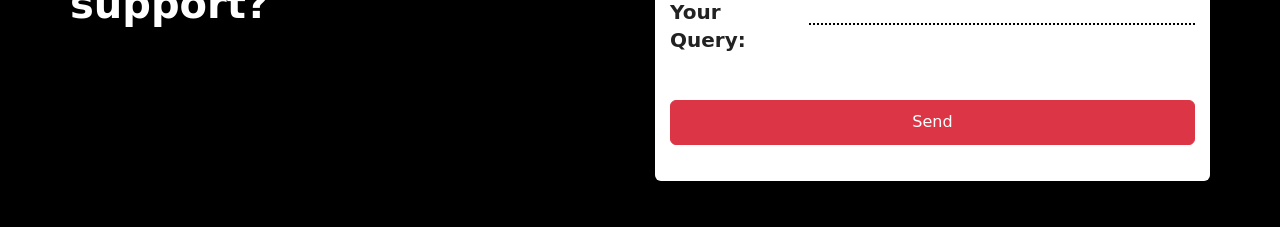
==== commit 12d71fa8: "l" ====
--- a/product.html
+++ b/product.html
@@ -1,4 +1,3 @@
-
 <!DOCTYPE html>
 <html lang="zxx">
 
@@ -8,8 +7,7 @@
     <meta http-equiv="X-UA-Compatible" content="IE=edge">
     <title>Korbi</title>
     <meta name="robots" content="index, follow" />
-    <meta name="description"
-        content="Korbi">
+    <meta name="description" content="Korbi">
     <meta name="viewport" content="width=device-width, initial-scale=1.0">
     <!-- Favicon -->
     <link rel="shortcut icon" type="image/x-icon" href="assets/images/favicon.ico" />
@@ -40,73 +38,73 @@
 </head>
 
 <body>
-    
-
-
-<div class="preloader-activate preloader-active open_tm_preloader">
-    <div class="preloader-area-wrap">
-        <div class="spinner d-flex justify-content-center align-items-center h-100">
-            <div class="bounce1"></div>
-            <div class="bounce2"></div>
-            <div class="bounce3"></div>
+
+
+
+    <div class="preloader-activate preloader-active open_tm_preloader">
+        <div class="preloader-area-wrap">
+            <div class="spinner d-flex justify-content-center align-items-center h-100">
+                <div class="bounce1"></div>
+                <div class="bounce2"></div>
+                <div class="bounce3"></div>
+            </div>
         </div>
     </div>
-</div>
-<div class="main-wrapper">
-
-    <!-- Begin Main Header Area -->
-    <header class="main-header-area">
-        <div class="header-top border-bottom d-none d-lg-block">
-            <div class="container">
-                <div class="row align-items-center">
-                    <div class="col-6">
-                        <div class="header-top-left">
-                            <ul class="dropdown-wrap text-matterhorn">
-
-                                <li class="dropdown">
-                                    <button class="btn btn-link dropdown-toggle ht-btn" type="button"
-                                        id="currencyButton" data-bs-toggle="dropdown" aria-label="currency"
-                                        aria-expanded="false">
-                                        USD
-                                    </button>
-                                    <ul class="dropdown-menu" aria-labelledby="currencyButton">
-                                        <li><a class="dropdown-item" href="#">GBP</a></li>
-                                        <li><a class="dropdown-item" href="#">ISO</a></li>
-                                    </ul>
-                                </li>
-
-                            </ul>
+    <div class="main-wrapper">
+
+        <!-- Begin Main Header Area -->
+        <header class="main-header-area">
+            <div class="header-top border-bottom d-none d-lg-block">
+                <div class="container">
+                    <div class="row align-items-center">
+                        <div class="col-6">
+                            <div class="header-top-left">
+                                <ul class="dropdown-wrap text-matterhorn">
+
+                                    <li class="dropdown">
+                                        <button class="btn btn-link dropdown-toggle ht-btn" type="button"
+                                            id="currencyButton" data-bs-toggle="dropdown" aria-label="currency"
+                                            aria-expanded="false">
+                                            USD
+                                        </button>
+                                        <ul class="dropdown-menu" aria-labelledby="currencyButton">
+                                            <li><a class="dropdown-item" href="#">GBP</a></li>
+                                            <li><a class="dropdown-item" href="#">ISO</a></li>
+                                        </ul>
+                                    </li>
+
+                                </ul>
+                            </div>
                         </div>
-                    </div>
-                    <div class="col-6">
-                        <div class="header-top-right text-matterhorn">
-                            <p class="shipping mb-0"><small>KORBI: The Light Samurai—Mastering the art of
-                                    illumination for every journey.</small></p>
+                        <div class="col-6">
+                            <div class="header-top-right text-matterhorn">
+                                <p class="shipping mb-0"><small>KORBI: The Light Samurai—Mastering the art of
+                                        illumination for every journey.</small></p>
+                            </div>
                         </div>
                     </div>
                 </div>
             </div>
-        </div>
-        <div class="header-middle header-sticky py-6 py-lg-0">
-            <div class="container-fluid">
-                <div class="row align-items-center">
-                    <div class="col-lg-12">
-                        <div class="header-middle-wrap position-relative">
-
-                            <a href="index" class="header-logo">
-                                <img src="image/logo/korbi.png" height="80px" width="200px" alt="Header Logo">
-                            </a>
-
-                            <div class="main-menu d-none d-lg-block">
-                                <nav class="main-nav ">
-                                    <ul class="  ">
-                                        <li class="drop-holder">
-                                            <a href="index">Home
-
-                                            </a>
-                                            
-                                        </li>
-                                        <!-- <li class="megamenu-holder">
+            <div class="header-middle header-sticky py-6 py-lg-0">
+                <div class="container-fluid">
+                    <div class="row align-items-center">
+                        <div class="col-lg-12">
+                            <div class="header-middle-wrap position-relative">
+
+                                <a href="index.html" class="header-logo">
+                                    <img src="image/logo/korbi.png" height="80px" width="200px" alt="Header Logo">
+                                </a>
+
+                                <div class="main-menu d-none d-lg-block">
+                                    <nav class="main-nav ">
+                                        <ul class="  ">
+                                            <li class="drop-holder">
+                                                <a href="index.html">Home
+
+                                                </a>
+
+                                            </li>
+                                            <!-- <li class="megamenu-holder">
                                             <a href="shop">Shop
                                                 <i class="pe-7s-angle-down"></i>
                                             </a>
@@ -197,66 +195,68 @@
                                                 </li>
                                             </ul>
                                         </li> -->
-                                        <li class="drop-holder">
-                                            <a href="about">About Us
-                                            </a>
-                                        </li>
-                                        <li class="drop-holder">
-                                            <a href="shop">Our Products
-                                            </a>
-                                        </li>
-                                        <li>
-                                            <a href="contact">Contact</a>
-                                        </li>
-                                        <li style="    align-self: center;">
-                                            <ul class="quantity-with-btn  ">
-                                                <li class="affiliate-btn-wrap">
-                                                    <a class="btn btn-custom-size lg-size text-white btn-primary" href="product">Buy
-                                                        Now</a>
-                                                </li>
+                                            <li class="drop-holder">
+                                                <a href="about">About Us
+                                                </a>
+                                            </li>
+                                            <li class="drop-holder">
+                                                <a href="shop">Our Products
+                                                </a>
+                                            </li>
+                                            <li>
+                                                <a href="contact">Contact</a>
+                                            </li>
+                                            <li style="    align-self: center;">
+                                                <ul class="quantity-with-btn  ">
+                                                    <li class="affiliate-btn-wrap">
+                                                        <a class="btn btn-custom-size lg-size text-white btn-primary"
+                                                            href="product">Buy
+                                                            Now</a>
+                                                    </li>
+                                                </ul>
+                                            </li>
+                                        </ul>
+                                    </nav>
+                                </div>
+                                <div class="header-right">
+                                    <ul>
+                                        <li class="dropdown d-none d-lg-block">
+                                            <button class="btn btn-link dropdown-toggle ht-btn p-0" type="button"
+                                                id="settingButton" data-bs-toggle="dropdown" aria-label="setting"
+                                                aria-expanded="false">
+                                                <i class="pe-7s-user"></i>
+                                            </button>
+                                            <ul class="dropdown-menu right-side" aria-labelledby="settingButton">
+                                                <li><a class="dropdown-item text-capitalize" href="#">kush</a></li>
+                                                <li><a class="dropdown-item" href="my-account">My account</a></li>
+                                                <li><a class="dropdown-item" href="login">Login |
+                                                        Register</a></li>
                                             </ul>
                                         </li>
-                                    </ul>
-                                </nav>
-                            </div>
-                            <div class="header-right">
-                                <ul>
-                                    <li class="dropdown d-none d-lg-block">
-                                        <button class="btn btn-link dropdown-toggle ht-btn p-0" type="button"
-                                            id="settingButton" data-bs-toggle="dropdown" aria-label="setting"
-                                            aria-expanded="false">
-                                            <i class="pe-7s-user"></i>
-                                        </button>
-                                        <ul class="dropdown-menu right-side" aria-labelledby="settingButton">
-                                            <li><a class="dropdown-item text-capitalize" href="#">kush</a></li>
-                                            <li><a class="dropdown-item" href="my-account">My account</a></li>
-                                            <li><a class="dropdown-item" href="login">Login |
-                                                    Register</a></li>
-                                        </ul>
-                                    </li>
-
-
-                                    <!-- <li class="minicart-wrap me-3 me-lg-0">
+
+
+                                        <!-- <li class="minicart-wrap me-3 me-lg-0">
                                         <a href="#miniCart" class="minicart-btn toolbar-btn">
                                             <i class="pe-7s-shopbag"></i>
                                             <span class="quantity">5</span>
                                         </a>
                                     </li> -->
-                                    <li class="mobile-menu_wrap d-block d-lg-none">
-                                        <a data-bs-toggle="offcanvas" href="#offcanvasExample" class="mobile-menu_btn toolbar-btn pl-0">
-                                            <i class="pe-7s-menu"></i>
-                                        </a>
-                                    </li>
-                                </ul>
+                                        <li class="mobile-menu_wrap d-block d-lg-none">
+                                            <a data-bs-toggle="offcanvas" href="#offcanvasExample"
+                                                class="mobile-menu_btn toolbar-btn pl-0">
+                                                <i class="pe-7s-menu"></i>
+                                            </a>
+                                        </li>
+                                    </ul>
+                                </div>
                             </div>
                         </div>
                     </div>
                 </div>
             </div>
-        </div>
-
-
-        <!-- <div class="mobile-menu_wrapper  " id="mobileMenu">
+
+
+            <!-- <div class="mobile-menu_wrapper  " id="mobileMenu">
             <div class="tromic-offcanvas-body">
                 <div class="inner-body">
                     <div class="tromic-offcanvas-top">
@@ -901,51 +901,51 @@
             </div>
         </div>
         <div class="global-overlay"></div> -->
-    </header>
-    <!-- Main Header Area End Here -->
-
-
-
-
-
-    <div class="offcanvas offcanvas-start" tabindex="-1" id="offcanvasExample" aria-labelledby="offcanvasExampleLabel">
-        <div class="offcanvas-header">
-            <img src="image/logo/korbi.png" height="80px" width="200px" alt="Header Logo">
-            <button type="button" class="btn-close" data-bs-dismiss="offcanvas" aria-label="Close"></button>
+        </header>
+        <!-- Main Header Area End Here -->
+
+
+
+
+
+        <div class="offcanvas offcanvas-start" tabindex="-1" id="offcanvasExample"
+            aria-labelledby="offcanvasExampleLabel">
+            <div class="offcanvas-header">
+                <img src="image/logo/korbi.png" height="80px" width="200px" alt="Header Logo">
+                <button type="button" class="btn-close" data-bs-dismiss="offcanvas" aria-label="Close"></button>
+            </div>
+            <div class="offcanvas-body">
+                <ul class="navbar-nav">
+                    <li class="nav-item"><a href="" class="nav-link">Home</a></li>
+                    <li class="nav-item"><a href="" class="nav-link">Home</a></li>
+                    <li class="nav-item"><a href="" class="nav-link">Home</a></li>
+                    <li class="nav-item"><a href="" class="nav-link">Home</a></li>
+                    <li class="nav-item"><a href="" class="nav-link">Home</a></li>
+                    <li class="nav-item"><a href="" class="nav-link">Home</a></li>
+
+                </ul>
+                <ul>
+                    <li class="dropdown  ">
+                        <button class="btn btn-link dropdown-toggle   p-0" type="button" id="settingButton"
+                            data-bs-toggle="dropdown" aria-label="setting" aria-expanded="false">
+                            <i class="pe-7s-user"></i>
+                        </button>
+                        <ul class="dropdown-menu  " aria-labelledby="settingButton">
+                            <li><a class="dropdown-item text-capitalize" href="#">kush</a></li>
+                            <li><a class="dropdown-item" href="my-account">My account</a></li>
+                            <li><a class="dropdown-item" href="login">Login |
+                                    Register</a></li>
+                        </ul>
+                    </li>
+
+
+                </ul>
+            </div>
         </div>
-        <div class="offcanvas-body">
-            <ul class="navbar-nav">
-                <li class="nav-item"><a href="" class="nav-link">Home</a></li>
-                <li class="nav-item"><a href="" class="nav-link">Home</a></li>
-                <li class="nav-item"><a href="" class="nav-link">Home</a></li>
-                <li class="nav-item"><a href="" class="nav-link">Home</a></li>
-                <li class="nav-item"><a href="" class="nav-link">Home</a></li>
-                <li class="nav-item"><a href="" class="nav-link">Home</a></li>
-
-            </ul>
-            <ul>
-                <li class="dropdown  ">
-                    <button class="btn btn-link dropdown-toggle   p-0" type="button"
-                        id="settingButton" data-bs-toggle="dropdown" aria-label="setting"
-                        aria-expanded="false">
-                        <i class="pe-7s-user"></i>
-                    </button>
-                    <ul class="dropdown-menu  " aria-labelledby="settingButton">
-                        <li><a class="dropdown-item text-capitalize" href="#">kush</a></li>
-                        <li><a class="dropdown-item" href="my-account">My account</a></li>
-                        <li><a class="dropdown-item" href="login">Login |
-                                Register</a></li>
-                    </ul>
-                </li>
-
-
-            </ul>
-        </div>
-    </div>
-    <!-- Begin Main Content Area  -->
-    <main class="main-content">
-        <div class="breadcrumb-area breadcrumb-height" data-bg-image="image/banner/bg-2-2048x1388.jpeg">
-            <!-- <div class="container h-100">
+        <!-- Begin Main Content Area  -->
+        <main class="main-content">
+            <div class="breadcrumb-area breadcrumb-height" data-bg-image="image/banner/bg-2-2048x1388.jpeg">
+                <!-- <div class="container h-100">
                     <div class="row h-100">
                         <div class="col-lg-12">
                             <div class="breadcrumb-item text-night-rider">
@@ -960,70 +960,71 @@
                         </div>
                     </div>
                 </div> -->
-        </div>
-     
+            </div>
+
             <div class="single-product-area section-space-top-100">
-               
-
-
-                    <div class="container">
-                        <div class="row">
-                            <div class="col-lg-6">
-                                <div class="single-product-img">
-                                    <div class="swiper-container single-product-slider">
-                                        <div class="swiper-wrapper ">
-                                            <div class="swiper-slide">
-                                                <a href="image/1.png" class="single-img gallery-popup">
-                                                    <img class="img-full" src="image/1.png" alt="Product Image">
-                                                </a>
-                                            </div>
-                                            <div class="swiper-slide">
-                                                <a href="image/2.png" class="single-img gallery-popup">
-                                                    <img class="img-full" src="image/2.png" alt="Product Image">
-                                                </a>
-                                            </div>
-                                            <div class="swiper-slide">
-                                                <a href="image/3.png" class="single-img gallery-popup">
-                                                    <img class="img-full" src="image/3.png" alt="Product Image">
-                                                </a>
-                                            </div>
+
+
+
+                <div class="container">
+                    <div class="row">
+                        <div class="col-lg-6">
+                            <div class="single-product-img">
+                                <div class="swiper-container single-product-slider">
+                                    <div class="swiper-wrapper ">
+                                        <div class="swiper-slide">
+                                            <a href="image/1.png" class="single-img gallery-popup">
+                                                <img class="img-full" src="image/1.png" alt="Product Image">
+                                            </a>
+                                        </div>
+                                        <div class="swiper-slide">
+                                            <a href="image/2.png" class="single-img gallery-popup">
+                                                <img class="img-full" src="image/2.png" alt="Product Image">
+                                            </a>
+                                        </div>
+                                        <div class="swiper-slide">
+                                            <a href="image/3.png" class="single-img gallery-popup">
+                                                <img class="img-full" src="image/3.png" alt="Product Image">
+                                            </a>
+                                        </div>
+
+                                    </div>
+                                </div>
+                                <div class="thumbs-arrow-holder">
+                                    <div class="swiper-container single-product-thumbs">
+                                        <div class="swiper-wrapper">
+                                            <a href="#" class="swiper-slide">
+                                                <img class="img-full" src="image/1.png" alt="Product Thumnail">
+                                            </a>
+                                            <a href="#" class="swiper-slide">
+                                                <img class="img-full" src="image/2.png" alt="Product Thumnail">
+                                            </a>
+                                            <a href="#" class="swiper-slide">
+                                                <img class="img-full" src="image/3.png" alt="Product Thumnail">
+                                            </a>
 
                                         </div>
                                     </div>
-                                    <div class="thumbs-arrow-holder">
-                                        <div class="swiper-container single-product-thumbs">
-                                            <div class="swiper-wrapper">
-                                                <a href="#" class="swiper-slide">
-                                                    <img class="img-full" src="image/1.png" alt="Product Thumnail">
-                                                </a>
-                                                <a href="#" class="swiper-slide">
-                                                    <img class="img-full" src="image/2.png" alt="Product Thumnail">
-                                                </a>
-                                                <a href="#" class="swiper-slide">
-                                                    <img class="img-full" src="image/3.png" alt="Product Thumnail">
-                                                </a>
-
-                                            </div>
+                                    <!-- Add Arrows -->
+                                    <div class=" thumbs-button-wrap d-none d-md-block">
+                                        <div class="thumbs-button-prev">
+                                            <i class="pe-7s-angle-left"></i>
                                         </div>
-                                        <!-- Add Arrows -->
-                                        <div class=" thumbs-button-wrap d-none d-md-block">
-                                            <div class="thumbs-button-prev">
-                                                <i class="pe-7s-angle-left"></i>
-                                            </div>
-                                            <div class="thumbs-button-next">
-                                                <i class="pe-7s-angle-right"></i>
-                                            </div>
+                                        <div class="thumbs-button-next">
+                                            <i class="pe-7s-angle-right"></i>
                                         </div>
                                     </div>
                                 </div>
                             </div>
-                            <div class="col-lg-6 pt-9 pt-lg-0">
-                                <div class="single-product-content">
-                                    <h2 class="title mb-3">Product Name</h2>
-                                    <div class="price-box pb-3">
-                                        <span class="new-price text-danger">₹0.00</span>
-                                    </div>
-                                    <!-- <div class="rating-box-wrap pb-55">
+                        </div>
+                        <div class="col-lg-6 pt-9 pt-lg-0">
+                            <div class="single-product-content">
+                                <h2 class="title mb-3">KORBI LED ROAD BULBS 70W</h2>
+
+                                <div class="price-box pb-3">
+                                    <span class="new-price text-danger">₹0.00</span>
+                                </div>
+                                <!-- <div class="rating-box-wrap pb-55">
                                         <div class="rating-box">
                                             <ul>
                                                 <li><i class="fa fa-star"></i></li>
@@ -1037,96 +1038,407 @@
                                             <a href="#">( 5 Customer Review )</a>
                                         </div>
                                     </div> -->
-                                    <div class="selector-wrap color-option">
-                                        <span class="selector-title border-bottom-0">Choose Color Temperature </span>
-                                        <select class="nice-select wide border-bottom-0 rounded-0">
-                                            <option value="default">..</option>
-                                            <option value="blue">..</option>
-                                            <option value="green">..</option>
-                                            <option value="red">..</option>
-                                        </select>
-                                    </div>
-                                    <div class="selector-wrap pb-55">
-                                        <span class="selector-title">Holder Type</span>
-                                        <select class="nice-select wide rounded-0">
-
-                                            <option value="large">..</option>
-                                            <option value="small">..</option>
-                                        </select>
-                                    </div>
-                                    <p class="short-desc mb-9">Lorem ipsum, dolor sit amet consectetur adipisicing elit. Atque, dolores!...</p>
-                                    <ul class="quantity-with-btn pb-9">
-                                        <li class="quantity d-none">
-                                            <div class="cart-plus-minus">
-                                                <input class="cart-plus-minus-box" value="1" type="text">
-                                            </div>
-                                        </li>
-                                        <li class="add-to-cart">
-                                            <button  class="btn btn-custom-size lg-size btn-primary" name="submit">Add to cart</button>
-                                        </li>
-                                        
+                                <div class="selector-wrap color-option">
+                                    <span class="selector-title border-bottom-0">Choose Color Temperature </span>
+                                    <select class="nice-select wide border-bottom-0 rounded-0">
+                                        <option value="4300 KELVIN">4300 KELVIN</option>
+                                        <option value="6500 KELVIN">6500 KELVIN</option>
+
+                                    </select>
+                                </div>
+                                <div class="selector-wrap color-option">
+                                    <span class="selector-title border-bottom-0">Light Color Led</span>
+                                    <select class="nice-select wide border-bottom-0 rounded-0">
+                                        <option value="ALL WEATHER (WARM WHITE)">All Weather (Warm White)</option>
+                                        <option value="CLEAR SKY (COOL WHITE)">Clear Sky (Cool White)</option>
+
+                                    </select>
+                                </div>
+                                <div class="selector-wrap pb-55">
+                                    <span class="selector-title">Holder Type</span>
+                                    <select class="nice-select wide rounded-0">
+                                        <option value="H1">H1</option>
+                                        <option value="H4">H4</option>
+                                        <option value="H7">H7</option>
+                                        <option value="H8">H8</option>
+                                        <option value="H11">H11</option>
+                                        <option value="HB3">HB3</option>
+                                        <option value="HIR2">HIR2</option>
+                                        <option value="9005">9005</option>
+                                        <option value="9012">9012</option>
+                                    </select>
+                                </div>
+                                <p class="short-desc mb-9">Specially engineered LED Bulbs for the
+                                    right- hand drive <b>Indian Domestic Market (IDM)</p>
+                                <ul class="quantity-with-btn pb-9">
+                                    <li class="quantity d-none">
+                                        <div class="cart-plus-minus">
+                                            <input class="cart-plus-minus-box" value="1" type="text">
+                                        </div>
+                                    </li>
+                                    <li class="add-to-cart">
+                                        <button class="btn btn-custom-size lg-size btn-primary" name="submit">Add to
+                                            cart</button>
+                                    </li>
+
+                                </ul>
+                                <div class="product-category pb-3">
+                                    <span class="title">Technology : <i class="text-dark">LED FLIP CHIP</i></span>
+
+                                </div>
+                                <div class="product-category pb-3">
+                                    <span class="title">Color Temperature : <i class="text-dark">4k All Weather & 6k
+                                            Clear Sky</i></span>
+
+                                </div>
+                                <div class="product-category pb-3">
+                                    <span class="title">Warranty : <i class="text-dark">1 + 1 Year Extendable</i></span>
+
+                                </div>
+
+
+                                <div class="product-category social-link align-items-center pb-lg-8">
+                                    <span class="title pe-3">Share:</span>
+                                    <ul>
+                                        <li>
+                                            <a href="#" data-tippy="Pinterest" data-tippy-inertia="true"
+                                                data-tippy-animation="shift-away" data-tippy-delay="50"
+                                                data-tippy-arrow="true" data-tippy-theme="sharpborder">
+                                                <i class="fa fa-pinterest-p"></i>
+                                            </a>
+                                        </li>
+                                        <li>
+                                            <a href="#" data-tippy="Twitter" data-tippy-inertia="true"
+                                                data-tippy-animation="shift-away" data-tippy-delay="50"
+                                                data-tippy-arrow="true" data-tippy-theme="sharpborder">
+                                                <i class="fa fa-twitter"></i>
+                                            </a>
+                                        </li>
+                                        <li>
+                                            <a href="#" data-tippy="Tumblr" data-tippy-inertia="true"
+                                                data-tippy-animation="shift-away" data-tippy-delay="50"
+                                                data-tippy-arrow="true" data-tippy-theme="sharpborder">
+                                                <i class="fa fa-tumblr"></i>
+                                            </a>
+                                        </li>
+                                        <li>
+                                            <a href="#" data-tippy="Dribbble" data-tippy-inertia="true"
+                                                data-tippy-animation="shift-away" data-tippy-delay="50"
+                                                data-tippy-arrow="true" data-tippy-theme="sharpborder">
+                                                <i class="fa fa-dribbble"></i>
+                                            </a>
+                                        </li>
                                     </ul>
-                                    <div class="product-category pb-3">
-                                        <span class="title">Weight :</span>
-                                        <ul>
-                                            <li>
-                                                <a href="#">...</a>
-                                            </li>
-                                        </ul>
-                                    </div>
-                                    <div class="product-category pb-3">
-                                        <span class="title">Dimension :</span>
-                                        <ul>
-                                            <li>
-                                                <a href="#">..</a>
-                                            </li>
-                                        </ul>
-                                    </div>
-                                    <div class="product-category pb-3">
-                                        <span class="title">Material :</span>
-                                        <ul>
-                                            <li>
-                                                <a href="#">..</a>
-                                            </li>
-                                        </ul>
-                                    </div>
-
-                                    <div class="product-category social-link align-items-center pb-lg-8">
-                                        <span class="title pe-3">Share:</span>
-                                        <ul>
-                                            <li>
-                                                <a href="#" data-tippy="Pinterest" data-tippy-inertia="true" data-tippy-animation="shift-away" data-tippy-delay="50" data-tippy-arrow="true" data-tippy-theme="sharpborder">
-                                                    <i class="fa fa-pinterest-p"></i>
-                                                </a>
-                                            </li>
-                                            <li>
-                                                <a href="#" data-tippy="Twitter" data-tippy-inertia="true" data-tippy-animation="shift-away" data-tippy-delay="50" data-tippy-arrow="true" data-tippy-theme="sharpborder">
-                                                    <i class="fa fa-twitter"></i>
-                                                </a>
-                                            </li>
-                                            <li>
-                                                <a href="#" data-tippy="Tumblr" data-tippy-inertia="true" data-tippy-animation="shift-away" data-tippy-delay="50" data-tippy-arrow="true" data-tippy-theme="sharpborder">
-                                                    <i class="fa fa-tumblr"></i>
-                                                </a>
-                                            </li>
-                                            <li>
-                                                <a href="#" data-tippy="Dribbble" data-tippy-inertia="true" data-tippy-animation="shift-away" data-tippy-delay="50" data-tippy-arrow="true" data-tippy-theme="sharpborder">
-                                                    <i class="fa fa-dribbble"></i>
-                                                </a>
-                                            </li>
-                                        </ul>
-                                    </div>
                                 </div>
                             </div>
                         </div>
                     </div>
+                </div>
                 </form>
             </div>
-   
-       
-    </main>
-    <!-- Main Content Area End Here  -->
-     <!-- Footer Area End Here -->
+            <div class="product-tab-area section-space-y-axis-100">
+                <div class="container">
+                    <div class="row">
+                        <div class="col-lg-12">
+                            <ul class="nav product-tab-nav mb-10" role="tablist">
+                                <li class="nav-item" role="presentation">
+                                    <a class="tab-btn" id="information-tab" data-bs-toggle="tab" href="#information"
+                                        role="tab" aria-controls="information" aria-selected="false">
+                                        Information
+                                    </a>
+                                </li>
+                                <li class="nav-item" role="presentation">
+                                    <a class="active tab-btn" id="description-tab" data-bs-toggle="tab"
+                                        href="#description" role="tab" aria-controls="description" aria-selected="true">
+                                        DATA
+                                    </a>
+                                </li>
+
+                            </ul>
+                            <div class="row">
+                                <div class="col-lg-7">
+                                    <div class="tab-content product-tab-content">
+                                        <div class="tab-pane fade" id="information" role="tabpanel"
+                                            aria-labelledby="information-tab">
+                                            <div class="product-information-body">
+                                                <h4 class="title text-danger">Product Information</h4>
+                                                <table class="table table-bordered">
+                                                    <tr>
+                                                        <th>Holder Types Available</th>
+                                                        <td>H1, H4, H7, H8, H11, HB3, HIR2, 9005, 9012</td>
+                                                    </tr>
+                                                    <tr>
+                                                        <th>Technology </th>
+                                                        <td>LED FLIP CHIP</td>
+                                                    </tr>
+                                                    <tr>
+                                                        <th>Product Legal Advice</th>
+                                                        <td>Specifically Designed For Indian Right Hand Drive Conditions
+                                                        </td>
+                                                    </tr>
+                                                    <tr>
+                                                        <th>Color Temperature</th>
+                                                        <td>4k All Weather & 6k Clear Sky</td>
+                                                    </tr>
+                                                    <tr>
+                                                        <th>Application</th>
+                                                        <td>High Beam, Low Beam & Fog Lamps</td>
+                                                    </tr>
+                                                    <tr>
+                                                        <th>Waterproof Rating</th>
+                                                        <td>IP 68 - Adapatble For Snow, Rain, Fog & Dust</td>
+                                                    </tr>
+                                                    <tr>
+                                                        <th>Warranty</th>
+                                                        <td>1 + 1 YEAR EXTENDABLE</td>
+                                                    </tr>
+                                                </table>
+                                            </div>
+                                        </div>
+                                        <div class="tab-pane fade show active" id="description" role="tabpanel"
+                                            aria-labelledby="description-tab">
+                                            <div class="product-description-body">
+                                                <div class="  ">
+                                                    <h4 class="title text-danger">Electric Data</h4>
+                                                    <table class="table table-bordered my-3">
+                                                        <tr>
+                                                            <th>Power Input</th>
+                                                            <td>70 WATTS</td>
+                                                        </tr>
+                                                        <tr>
+                                                            <th>Operating Voltage </th>
+                                                            <td>13.5V +/- 20%</td>
+                                                        </tr>
+                                                        <tr>
+                                                            <th> Nominal Wattage</th>
+                                                            <td>62 WATTS</td>
+                                                        </tr>
+                                                        <tr>
+                                                            <th>Nominal Voltage</th>
+                                                            <td>12.0V</td>
+                                                        </tr>
+                                                        <tr>
+                                                            <th>Input Voltage</th>
+                                                            <td>DC9 – 16V</td>
+                                                        </tr>
+                                                        <tr>
+                                                            <th>Working Current</th>
+                                                            <td>5.19A</td>
+                                                        </tr>
+                                                        <tr>
+                                                            <th>
+                                                                Lifespan Tc</th>
+                                                            <td>30000 HR</td>
+                                                        </tr>
+                                                    </table>
+                                                </div>
+
+                                                <div class="my-6">
+                                                    <h4 class="title text-danger">Physical Attributes & Dimensions</h4>
+                                                    <table class="table table-bordered my-3">
+                                                        <tr>
+                                                            <th>Product Weight</th>
+                                                            <td> 50 GRAMS (BULB ONLY)</td>
+
+                                                        </tr>
+                                                        <tr>
+                                                            <th>Length </th>
+                                                            <td>75MM X 37MM</td>
+
+                                                        </tr>
+
+
+                                                    </table>
+                                                </div>
+                                                <div class="my-6">
+                                                    <h4 class="title text-danger">
+
+                                                        Photometric Data</h4>
+                                                    <table class="table table-bordered my-3">
+                                                        <tr>
+                                                            <th>Color Temperature</th>
+                                                            <td>4300 KELVIN</td>
+                                                            <td>6500 KELVIN</td>
+                                                        </tr>
+                                                        <tr>
+                                                            <th>Nominal Luminious
+                                                                Flux </th>
+                                                            <td>8400 LUMENS</td>
+                                                            <td>8400 LUMENS</td>
+                                                        </tr>
+                                                        <tr>
+                                                            <th>Light Color Led</th>
+                                                            <td>All Weather (Warm White)</td>
+                                                            <td>Clear Sky (Cool White)</td>
+                                                        </tr>
+
+                                                    </table>
+                                                </div>
+                                                <div class="my-6">
+                                                    <h4 class="title text-danger">Logistic Data</h4>
+                                                    <table class="table table-bordered my-3">
+                                                        <tr>
+                                                            <th rowspan="3"> Korbi Box Unit With 1 <br>
+                                                                Pair Led Bulbs, Fitting <br>
+                                                                Tool, Zip Ties & <br>
+                                                                Warranty Card
+                                                            </th>
+
+                                                        </tr>
+                                                        <tr>
+                                                            <td> Dimensions</td>
+                                                            <td>Packed Box Weight</td>
+
+                                                        </tr>
+                                                        <tr>
+                                                            <td> 230MM X 145MM X 80MM</td>
+                                                            <td> 0.55KG (550 GRAMS)</td>
+
+                                                        </tr>
+
+                                                    </table>
+                                                </div>
+                                            </div>
+                                        </div>
+                                        <div class="tab-pane fade" id="reviews" role="tabpanel"
+                                            aria-labelledby="reviews-tab">
+                                            <div class="product-review-body">
+                                                <div class="blog-comment">
+                                                    <h4 class="heading mb-7">3 Comments</h4>
+                                                    <div class="blog-comment-item mb-8">
+                                                        <div class="blog-comment-img">
+                                                            <img src="assets/images/blog/avatar/3-1-101x101.png"
+                                                                alt="User Image">
+                                                        </div>
+                                                        <div class="blog-comment-content pb-8">
+                                                            <div class="user-meta">
+                                                                <span><strong>Aidyn Cody -</strong> Jul 21,2022 at 15
+                                                                    hours
+                                                                    ago</span>
+                                                            </div>
+                                                            <p class="user-comment mb-4">Lorem ipsum dolor sit amet,
+                                                                consectetur
+                                                                adipisicing elit, sed do eiusmod tempor inci labore et
+                                                                dol magna
+                                                                aliqua. Ut enim ad minim veniam quis nostrud</p>
+                                                            <a class="btn btn-custom-size comment-btn"
+                                                                href="#">Reply</a>
+                                                        </div>
+                                                    </div>
+                                                    <div class="blog-comment-item relpy-item mb-8">
+                                                        <div class="blog-comment-img">
+                                                            <img src="assets/images/blog/avatar/3-2-101x101.png"
+                                                                alt="User Image">
+                                                        </div>
+                                                        <div class="blog-comment-content pb-8">
+                                                            <div class="user-meta">
+                                                                <span><strong>Aidyn Cody -</strong> Jul 21,2022 at 15
+                                                                    hours
+                                                                    ago</span>
+                                                            </div>
+                                                            <p class="user-comment mb-4">Lorem ipsum dolor sit amet,
+                                                                consectetur
+                                                                adipisicing elit, sed do eiusmod tempor inci labore et
+                                                                dol magna
+                                                                aliqua. Ut enim ad minim veniam quis nostrud</p>
+                                                            <a class="btn btn-custom-size comment-btn"
+                                                                href="#">Reply</a>
+                                                        </div>
+                                                    </div>
+                                                    <div class="blog-comment-item">
+                                                        <div class="blog-comment-img">
+                                                            <img src="assets/images/blog/avatar/3-3-101x101.png"
+                                                                alt="User Image">
+                                                        </div>
+                                                        <div class="blog-comment-content">
+                                                            <div class="user-meta">
+                                                                <span><strong>Aidyn Cody -</strong> Jul 21,2022 at 15
+                                                                    hours
+                                                                    ago</span>
+                                                            </div>
+                                                            <p class="user-comment mb-4">Lorem ipsum dolor sit amet,
+                                                                consectetur
+                                                                adipisicing elit, sed do eiusmod tempor inci labore et
+                                                                dol magna
+                                                                aliqua. Ut enim ad minim veniam quis nostrud</p>
+                                                            <a class="btn btn-custom-size comment-btn"
+                                                                href="#">Reply</a>
+                                                        </div>
+                                                    </div>
+                                                </div>
+                                                <div class="feedback-area pt-10">
+                                                    <h2 class="heading mb-3">Add a review</h2>
+                                                    <p class="short-desc mb-3">Your email address will not be published.
+                                                    </p>
+                                                    <div class="rating-box">
+                                                        <span>Your rating</span>
+                                                        <ul class="ps-4">
+                                                            <li><i class="fa fa-star" data-tippy="1 star"
+                                                                    data-tippy-inertia="true"
+                                                                    data-tippy-animation="shift-away"
+                                                                    data-tippy-delay="50" data-tippy-arrow="true"
+                                                                    data-tippy-theme="sharpborder"></i></li>
+                                                            <li><i class="fa fa-star" data-tippy="2 star"
+                                                                    data-tippy-inertia="true"
+                                                                    data-tippy-animation="shift-away"
+                                                                    data-tippy-delay="50" data-tippy-arrow="true"
+                                                                    data-tippy-theme="sharpborder"></i></li>
+                                                            <li><i class="fa fa-star" data-tippy="3 star"
+                                                                    data-tippy-inertia="true"
+                                                                    data-tippy-animation="shift-away"
+                                                                    data-tippy-delay="50" data-tippy-arrow="true"
+                                                                    data-tippy-theme="sharpborder"></i></li>
+                                                            <li><i class="fa fa-star" data-tippy="4 star"
+                                                                    data-tippy-inertia="true"
+                                                                    data-tippy-animation="shift-away"
+                                                                    data-tippy-delay="50" data-tippy-arrow="true"
+                                                                    data-tippy-theme="sharpborder"></i></li>
+                                                            <li><i class="fa fa-star" data-tippy="5 star"
+                                                                    data-tippy-inertia="true"
+                                                                    data-tippy-animation="shift-away"
+                                                                    data-tippy-delay="50" data-tippy-arrow="true"
+                                                                    data-tippy-theme="sharpborder"></i></li>
+                                                        </ul>
+                                                    </div>
+                                                    <form class="feedback-form pt-8" action="#">
+                                                        <div class="group-input">
+                                                            <div class="form-field me-md-6 mb-6 mb-md-0">
+                                                                <input type="text" name="name" placeholder="Your Name*"
+                                                                    class="input-field">
+                                                            </div>
+                                                            <div class="form-field me-md-6 mb-6 mb-md-0">
+                                                                <input type="text" name="email"
+                                                                    placeholder="Your Email*" class="input-field">
+                                                            </div>
+                                                            <div class="form-field">
+                                                                <input type="text" name="number"
+                                                                    placeholder="Phone number" class="input-field">
+                                                            </div>
+                                                        </div>
+                                                        <div class="form-field mt-6">
+                                                            <textarea name="message" placeholder="Message"
+                                                                class="textarea-field"></textarea>
+                                                        </div>
+                                                        <div class="button-wrap mt-8">
+                                                            <button type="submit" value="submit"
+                                                                class="btn btn-custom-size lg-size btn-primary"
+                                                                name="submit">Submit</button>
+                                                        </div>
+                                                    </form>
+                                                </div>
+                                            </div>
+                                        </div>
+                                    </div>
+                                </div>
+                            </div>
+                        </div>
+                    </div>
+                </div>
+            </div>
+
+        </main>
+        <!-- Main Content Area End Here  -->
+        <!-- Footer Area End Here -->
         <section class="footer_col py-5">
             <div class="container">
                 <div class="row h-100">
@@ -1172,240 +1484,7 @@
             </div>
         </section>
         <!-- Begin Modal Area -->
-        <div class="modal quick-view-modal fade" id="quickModal" data-bs-backdrop="static" data-bs-keyboard="false"
-            tabindex="-1" aria-labelledby="quickModal" aria-hidden="true">
-            <div class="modal-dialog modal-dialog-centered">
-                <div class="modal-content">
-                    <div class="modal-header">
-                        <button type="button" class="btn-close" data-bs-dismiss="modal" aria-label="Close"></button>
-                    </div>
-                    <div class="modal-body">
-                        <div class="modal-wrap row">
-                            <div class="col-lg-6">
-                                <div class="modal-img">
-                                    <div class="swiper-container modal-slider">
-                                        <div class="swiper-wrapper">
-                                            <div class="swiper-slide">
-                                                <a href="#" class="single-img">
-                                                    <img class="img-full"
-                                                        src="assets/images/product/large-size/2-1-618x578.jpg"
-                                                        alt="Product Image">
-                                                </a>
-                                            </div>
-                                            <div class="swiper-slide">
-                                                <a href="#" class="single-img">
-                                                    <img class="img-full"
-                                                        src="assets/images/product/large-size/2-2-618x578.jpg"
-                                                        alt="Product Image">
-                                                </a>
-                                            </div>
-                                            <div class="swiper-slide">
-                                                <a href="#" class="single-img">
-                                                    <img class="img-full"
-                                                        src="assets/images/product/large-size/2-3-618x578.jpg"
-                                                        alt="Product Image">
-                                                </a>
-                                            </div>
-                                            <div class="swiper-slide">
-                                                <a href="#" class="single-img">
-                                                    <img class="img-full"
-                                                        src="assets/images/product/large-size/2-4-618x578.jpg"
-                                                        alt="Product Image">
-                                                </a>
-                                            </div>
-                                            <div class="swiper-slide">
-                                                <a href="#" class="single-img">
-                                                    <img class="img-full"
-                                                        src="assets/images/product/large-size/2-5-618x578.jpg"
-                                                        alt="Product Image">
-                                                </a>
-                                            </div>
-                                            <div class="swiper-slide">
-                                                <a href="#" class="single-img">
-                                                    <img class="img-full"
-                                                        src="assets/images/product/large-size/2-6-618x578.jpg"
-                                                        alt="Product Image">
-                                                </a>
-                                            </div>
-                                        </div>
-                                    </div>
-                                    <div class="thumbs-arrow-holder">
-                                        <div class="swiper-container modal-thumbs">
-                                            <div class="swiper-wrapper">
-                                                <a href="#" class="swiper-slide">
-                                                    <img class="img-full"
-                                                        src="assets/images/product/large-size/2-1-618x578.jpg"
-                                                        alt="Product Thumnail">
-                                                </a>
-                                                <a href="#" class="swiper-slide">
-                                                    <img class="img-full"
-                                                        src="assets/images/product/large-size/2-2-618x578.jpg"
-                                                        alt="Product Thumnail">
-                                                </a>
-                                                <a href="#" class="swiper-slide">
-                                                    <img class="img-full"
-                                                        src="assets/images/product/large-size/2-3-618x578.jpg"
-                                                        alt="Product Thumnail">
-                                                </a>
-                                                <a href="#" class="swiper-slide">
-                                                    <img class="img-full"
-                                                        src="assets/images/product/large-size/2-4-618x578.jpg"
-                                                        alt="Product Thumnail">
-                                                </a>
-                                                <a href="#" class="swiper-slide">
-                                                    <img class="img-full"
-                                                        src="assets/images/product/large-size/2-5-618x578.jpg"
-                                                        alt="Product Thumnail">
-                                                </a>
-                                                <a href="#" class="swiper-slide">
-                                                    <img class="img-full"
-                                                        src="assets/images/product/large-size/2-6-618x578.jpg"
-                                                        alt="Product Thumnail">
-                                                </a>
-                                            </div>
-                                        </div>
-                                        <!-- Add Arrows -->
-                                        <div class="thumbs-button-wrap d-none d-md-block">
-                                            <div class="thumbs-button-prev">
-                                                <i class="pe-7s-angle-left"></i>
-                                            </div>
-                                            <div class="thumbs-button-next">
-                                                <i class="pe-7s-angle-right"></i>
-                                            </div>
-                                        </div>
-                                    </div>
-                                </div>
-                            </div>
-                            <div class="col-lg-6 pt-9 pt-lg-0">
-                                <div class="single-product-content">
-                                    <h2 class="title mb-3">Auto Clutch & Brake</h2>
-                                    <div class="price-box pb-3">
-                                        <span class="new-price text-danger">$440.00</span>
-                                    </div>
-                                    <div class="rating-box-wrap pb-55">
-                                        <div class="rating-box">
-                                            <ul>
-                                                <li><i class="fa fa-star"></i></li>
-                                                <li><i class="fa fa-star"></i></li>
-                                                <li><i class="fa fa-star"></i></li>
-                                                <li><i class="fa fa-star"></i></li>
-                                                <li><i class="fa fa-star"></i></li>
-                                            </ul>
-                                        </div>
-                                        <div class="review-status ps-4">
-                                            <a href="#">( 5 Customer Review )</a>
-                                        </div>
-                                    </div>
-                                    <div class="selector-wrap color-option">
-                                        <span class="selector-title border-bottom-0">Color</span>
-                                        <select class="nice-select wide border-bottom-0 rounded-0">
-                                            <option value="default">Dark Black With Shadow</option>
-                                            <option value="blue">Blue</option>
-                                            <option value="green">Green</option>
-                                            <option value="red">Red</option>
-                                        </select>
-                                    </div>
-                                    <div class="selector-wrap pb-55">
-                                        <span class="selector-title">Size</span>
-                                        <select class="nice-select wide rounded-0">
-                                            <option value="medium">Medium Size With Screw</option>
-                                            <option value="large">Large Size With Screw</option>
-                                            <option value="small">Small Size With Screw</option>
-                                        </select>
-                                    </div>
-                                    <p class="short-desc mb-9">Lorem ipsum dolor sit amet, consec adipisicing elit, sed
-                                        do eiusmod tempor incididunt ut labore et dolore magna aliqua. Ut enim ad minim
-                                        veniam, quis nostrud exercitation ullamco laboris nisi ut aliquip ex ea com
-                                        consequat. Duis aute irure dolor in reprehend in voluptate velit esse cillum
-                                        dolore</p>
-                                    <ul class="quantity-with-btn pb-9">
-                                        <li class="quantity">
-                                            <div class="cart-plus-minus">
-                                                <input class="cart-plus-minus-box" value="1" type="text">
-                                            </div>
-                                        </li>
-                                        <li class="add-to-cart">
-                                            <a class="btn btn-custom-size lg-size btn-primary" href="cart">Add to
-                                                cart</a>
-                                        </li>
-                                        <li class="wishlist-btn-wrap">
-                                            <a class="custom-circle-btn" href="wishlist">
-                                                <i class="pe-7s-like"></i>
-                                            </a>
-                                        </li>
-                                        <li class="compare-btn-wrap">
-                                            <a class="custom-circle-btn" href="compare">
-                                                <i class="pe-7s-refresh-2"></i>
-                                            </a>
-                                        </li>
-                                    </ul>
-                                    <div class="product-category pb-3">
-                                        <span class="title">SKU:</span>
-                                        <ul>
-                                            <li>
-                                                <a href="#">Ch-256xl</a>
-                                            </li>
-                                        </ul>
-                                    </div>
-                                    <div class="product-category pb-3">
-                                        <span class="title">Categories :</span>
-                                        <ul>
-                                            <li>
-                                                <a href="#">Office,</a>
-                                            </li>
-                                            <li>
-                                                <a href="#">Home</a>
-                                            </li>
-                                        </ul>
-                                    </div>
-                                    <div class="product-category product-tags pb-3">
-                                        <span class="title">Tags :</span>
-                                        <ul>
-                                            <li>
-                                                <a href="#">Furniture</a>
-                                            </li>
-                                        </ul>
-                                    </div>
-                                    <div class="product-category social-link align-items-center pb-lg-8">
-                                        <span class="title pe-3">Share:</span>
-                                        <ul>
-                                            <li>
-                                                <a href="#" data-tippy="Pinterest" data-tippy-inertia="true"
-                                                    data-tippy-animation="shift-away" data-tippy-delay="50"
-                                                    data-tippy-arrow="true" data-tippy-theme="sharpborder">
-                                                    <i class="fa fa-pinterest-p"></i>
-                                                </a>
-                                            </li>
-                                            <li>
-                                                <a href="#" data-tippy="Twitter" data-tippy-inertia="true"
-                                                    data-tippy-animation="shift-away" data-tippy-delay="50"
-                                                    data-tippy-arrow="true" data-tippy-theme="sharpborder">
-                                                    <i class="fa fa-twitter"></i>
-                                                </a>
-                                            </li>
-                                            <li>
-                                                <a href="#" data-tippy="Tumblr" data-tippy-inertia="true"
-                                                    data-tippy-animation="shift-away" data-tippy-delay="50"
-                                                    data-tippy-arrow="true" data-tippy-theme="sharpborder">
-                                                    <i class="fa fa-tumblr"></i>
-                                                </a>
-                                            </li>
-                                            <li>
-                                                <a href="#" data-tippy="Dribbble" data-tippy-inertia="true"
-                                                    data-tippy-animation="shift-away" data-tippy-delay="50"
-                                                    data-tippy-arrow="true" data-tippy-theme="sharpborder">
-                                                    <i class="fa fa-dribbble"></i>
-                                                </a>
-                                            </li>
-                                        </ul>
-                                    </div>
-                                </div>
-                            </div>
-                        </div>
-                    </div>
-                </div>
-            </div>
-        </div>
+      
         <!-- Modal Area End Here -->
 
         <!-- Begin Scroll To Top -->
--- a/assets/css/style.css
+++ b/assets/css/style.css
@@ -19693,6 +19693,27 @@
     border-right: 1px solid #e8e8e8;
     border-bottom: 0;
   }
+  .nice-select.wide {
+    width: 100% !important;
+}
+.single-product-slider .swiper-slide {
+    height: 300px !important;
+    width: 100%;
+    display: flex
+;
+    align-items: center;
+    justify-content: center;
+    overflow: hidden;
+}
+.single-product-slider .swiper-slide {
+    height: 300px;
+    width: 100%;
+    display: flex
+;
+    align-items: center;
+    justify-content: center;
+    overflow: hidden;
+}
 }
 
 /*----------------------------------------*/
@@ -22147,4 +22168,11 @@
     align-items: center;
     justify-content: center;
   }
+ }
+
+ th{
+  color:black;
+ }
+ td{
+  color: #54595f;
  }
